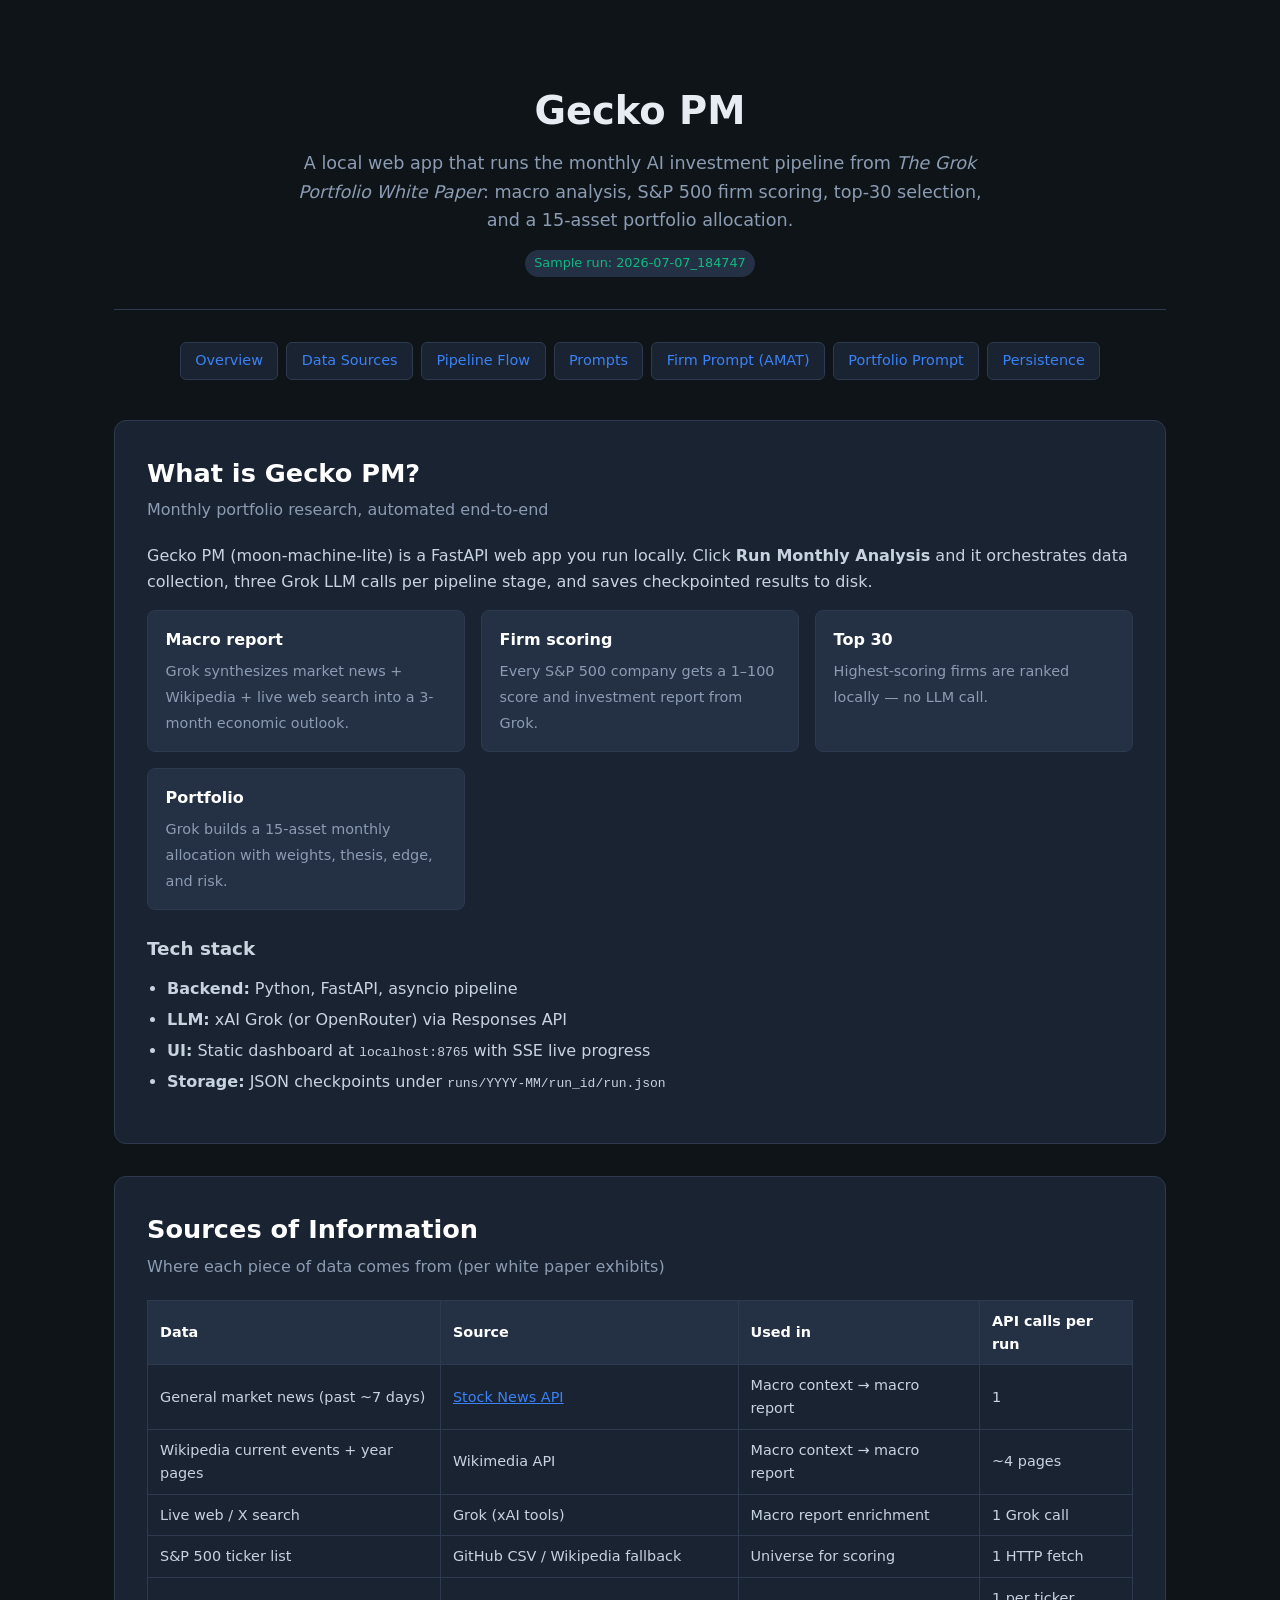
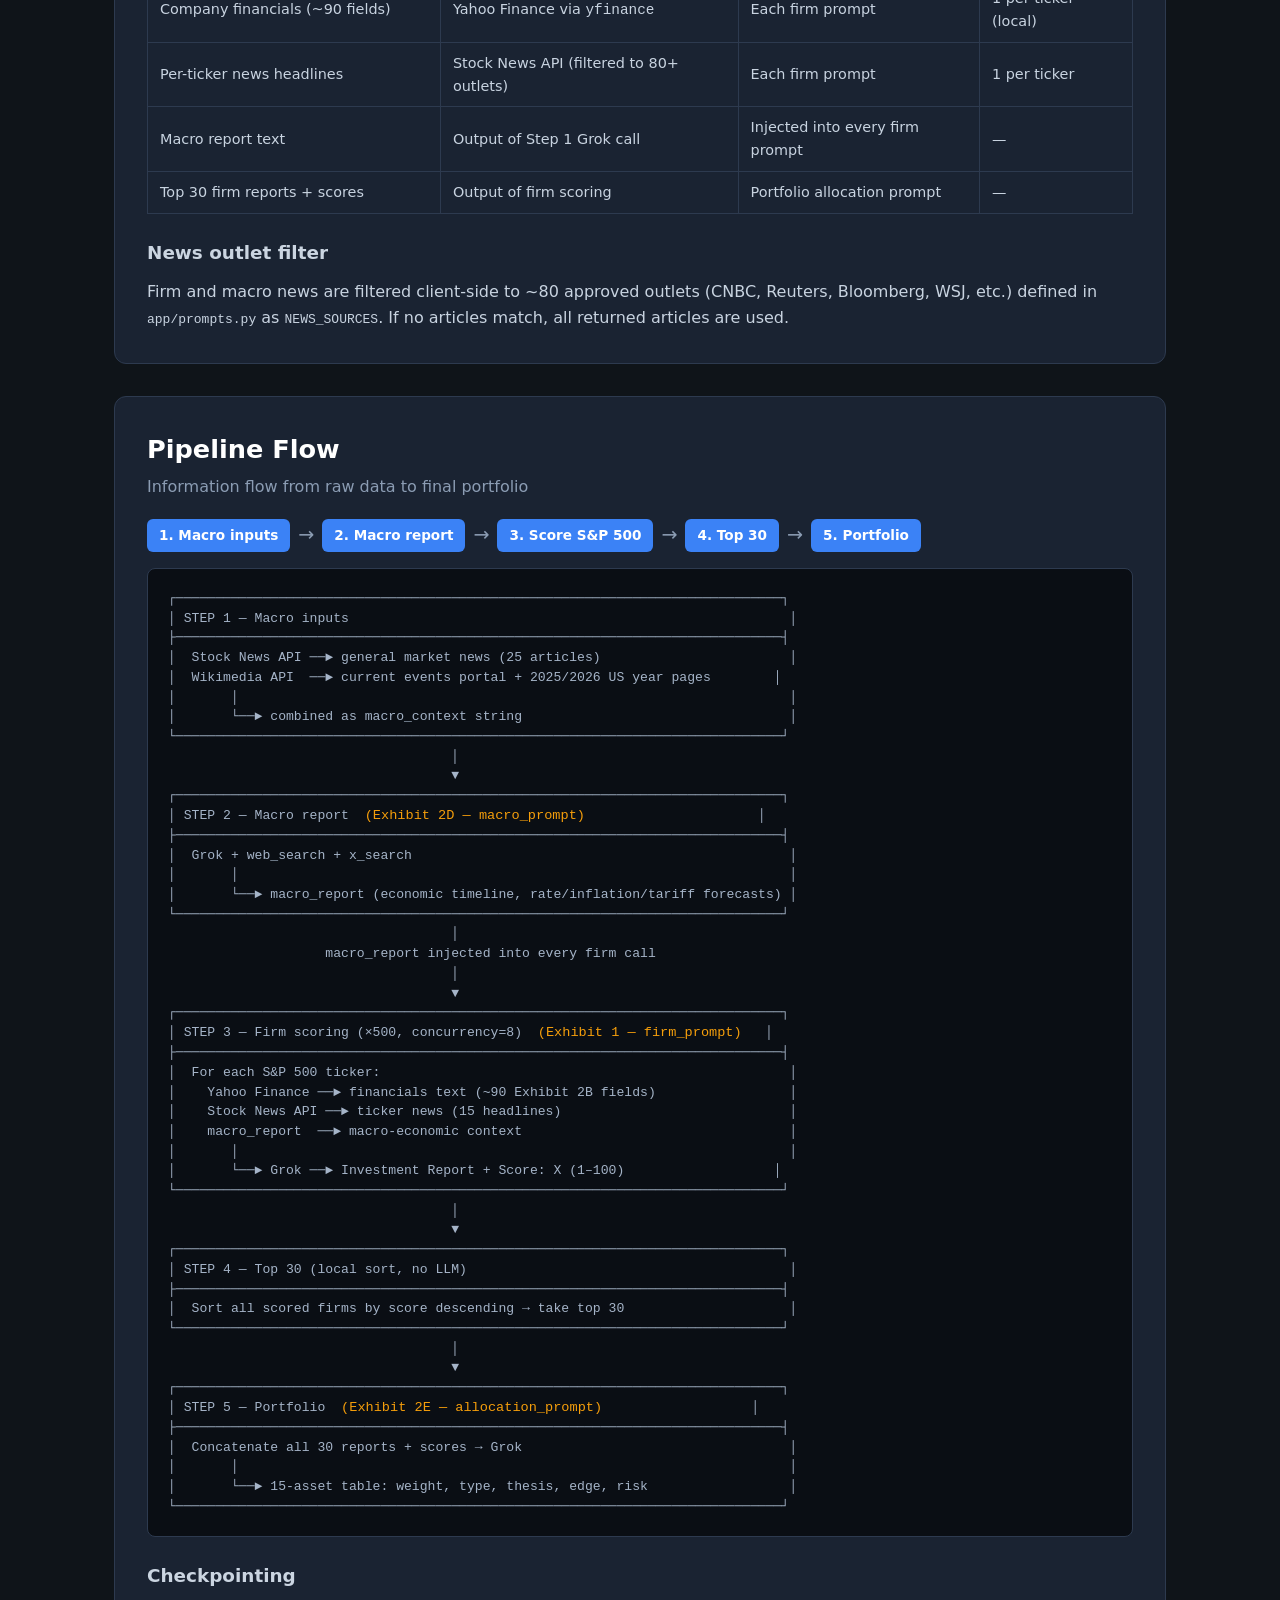
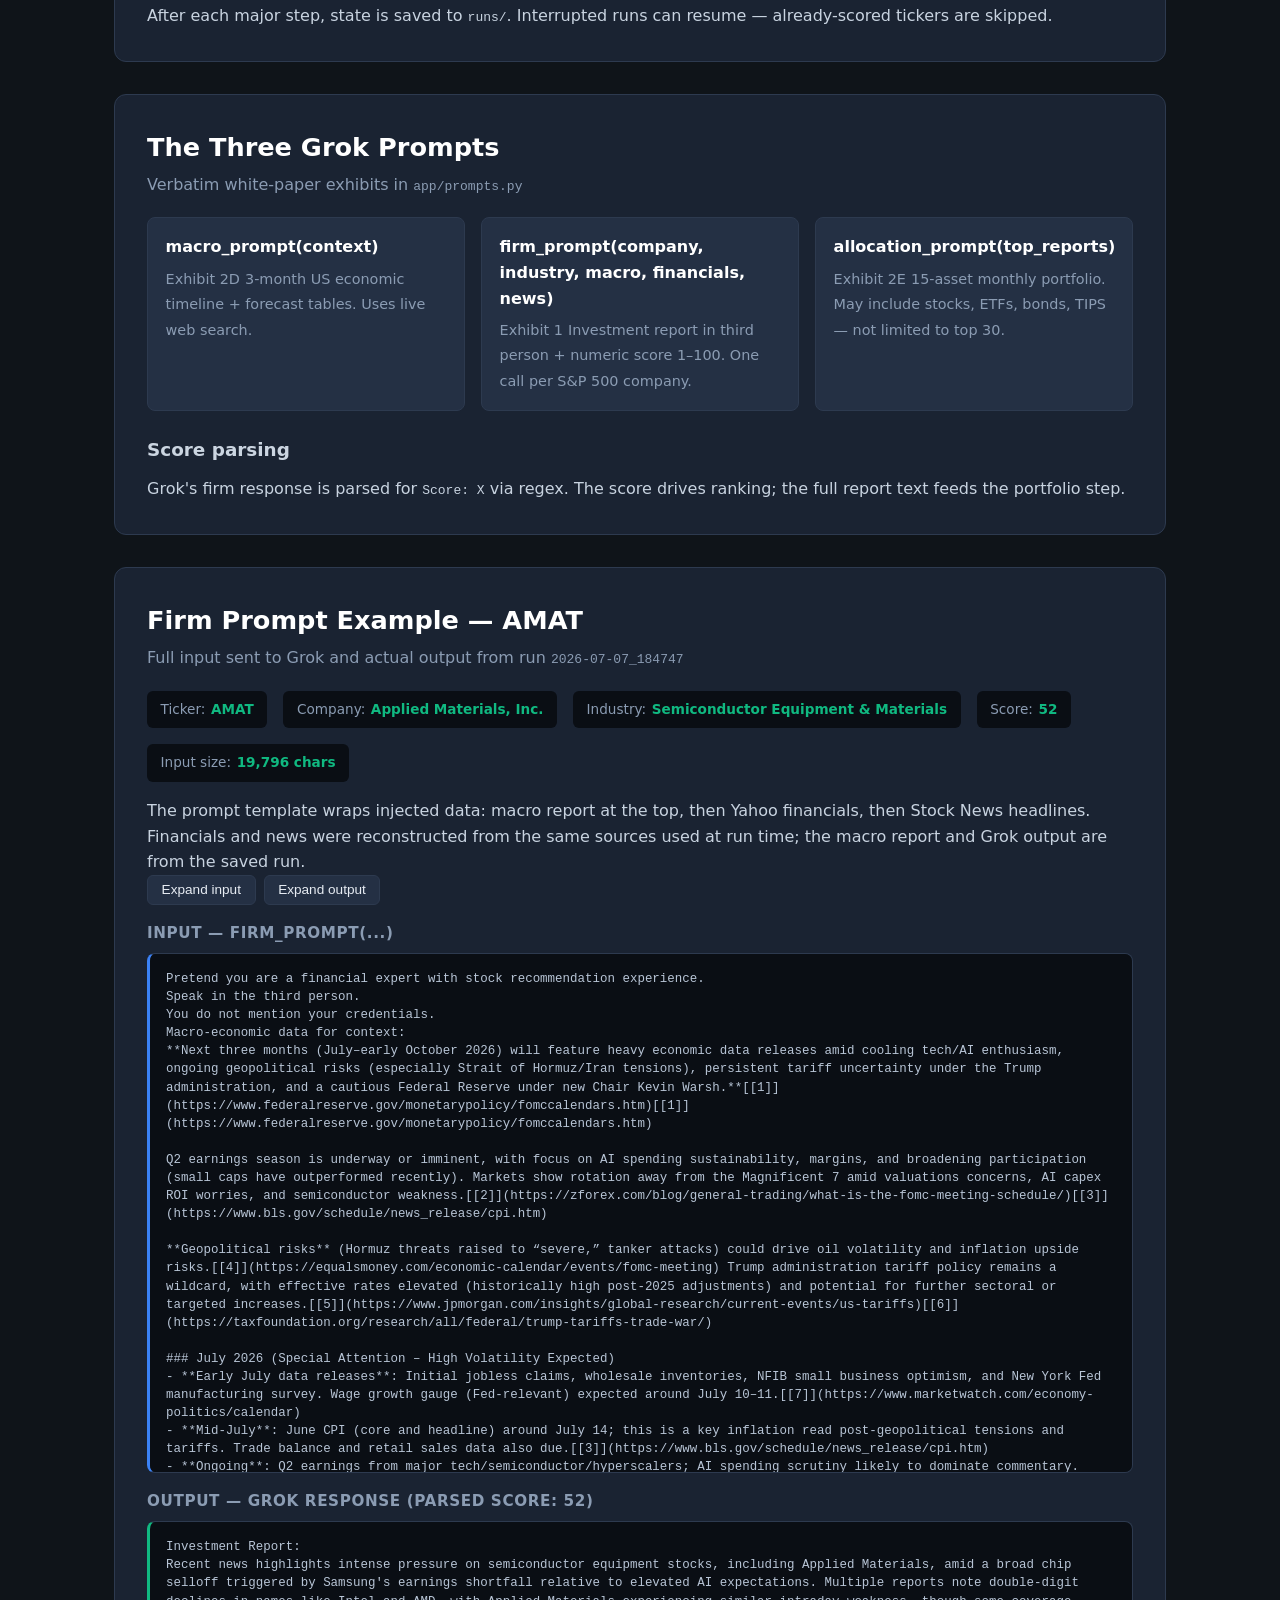
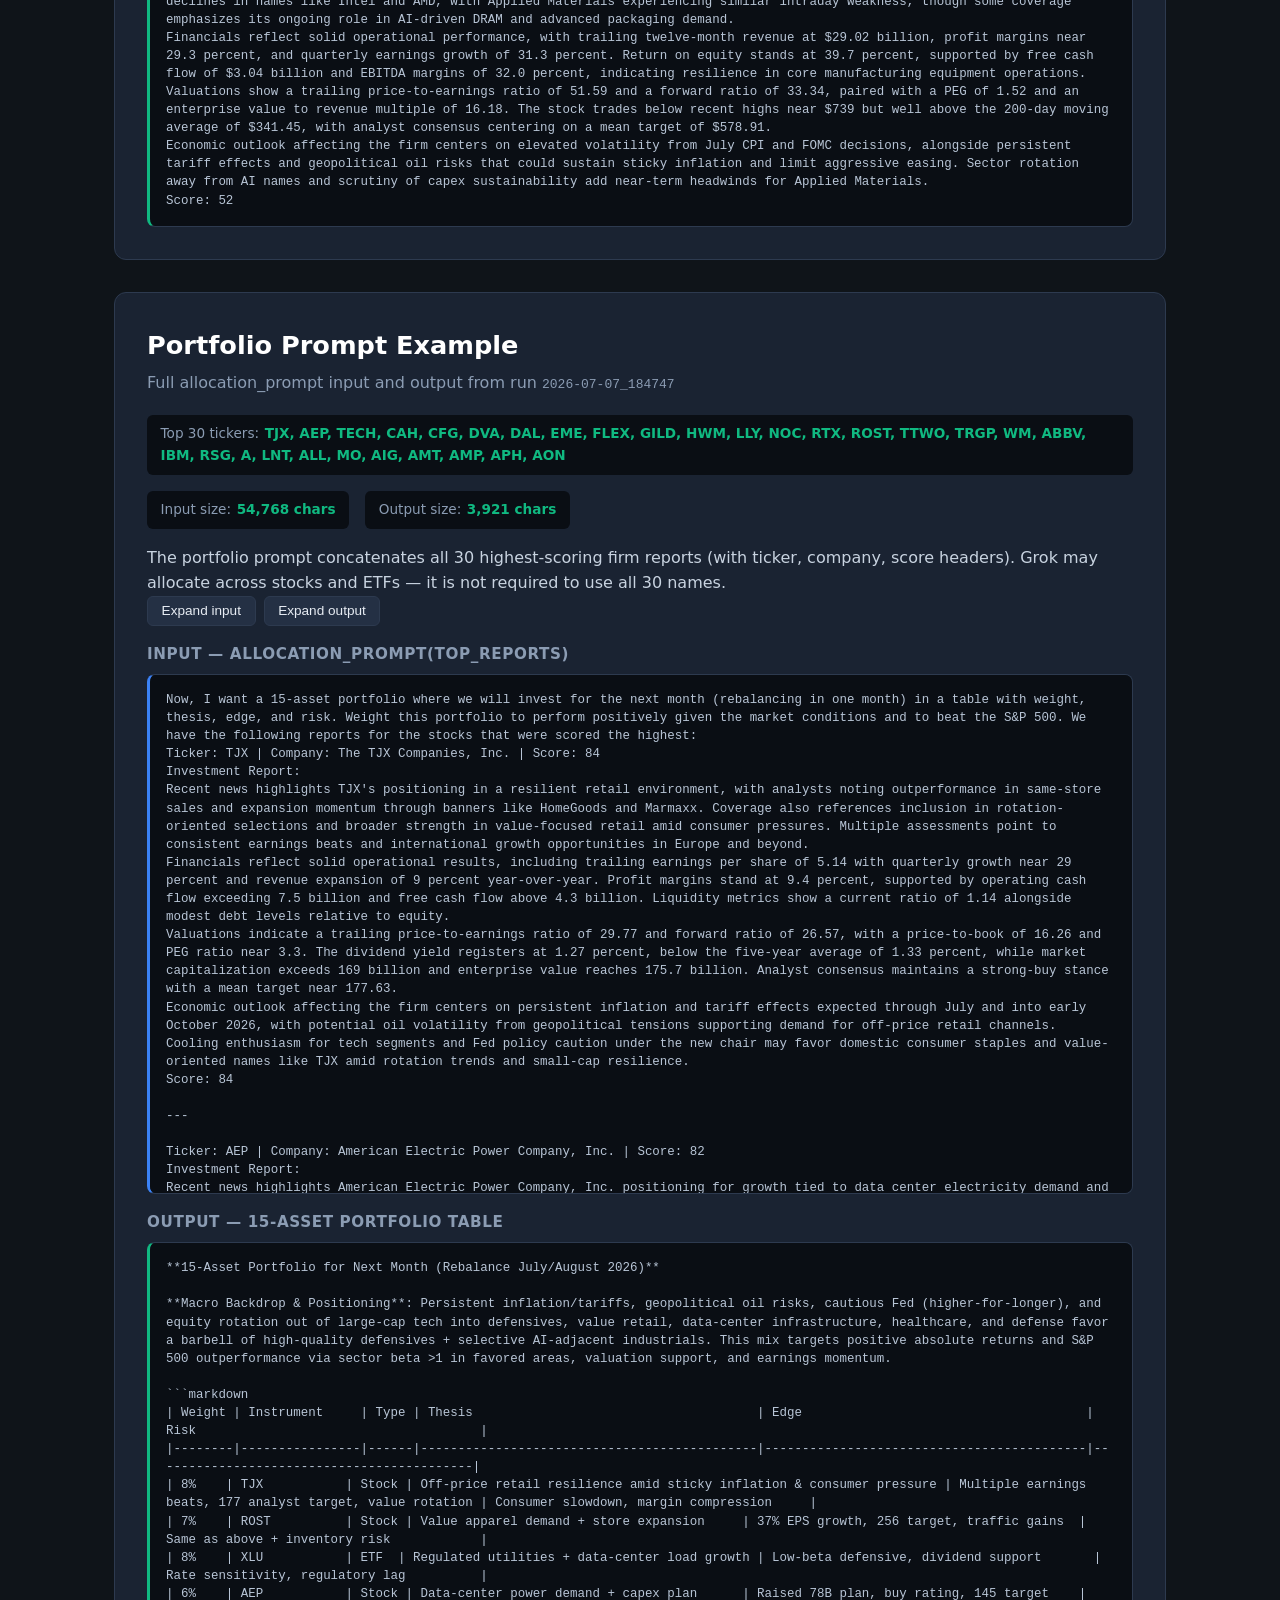
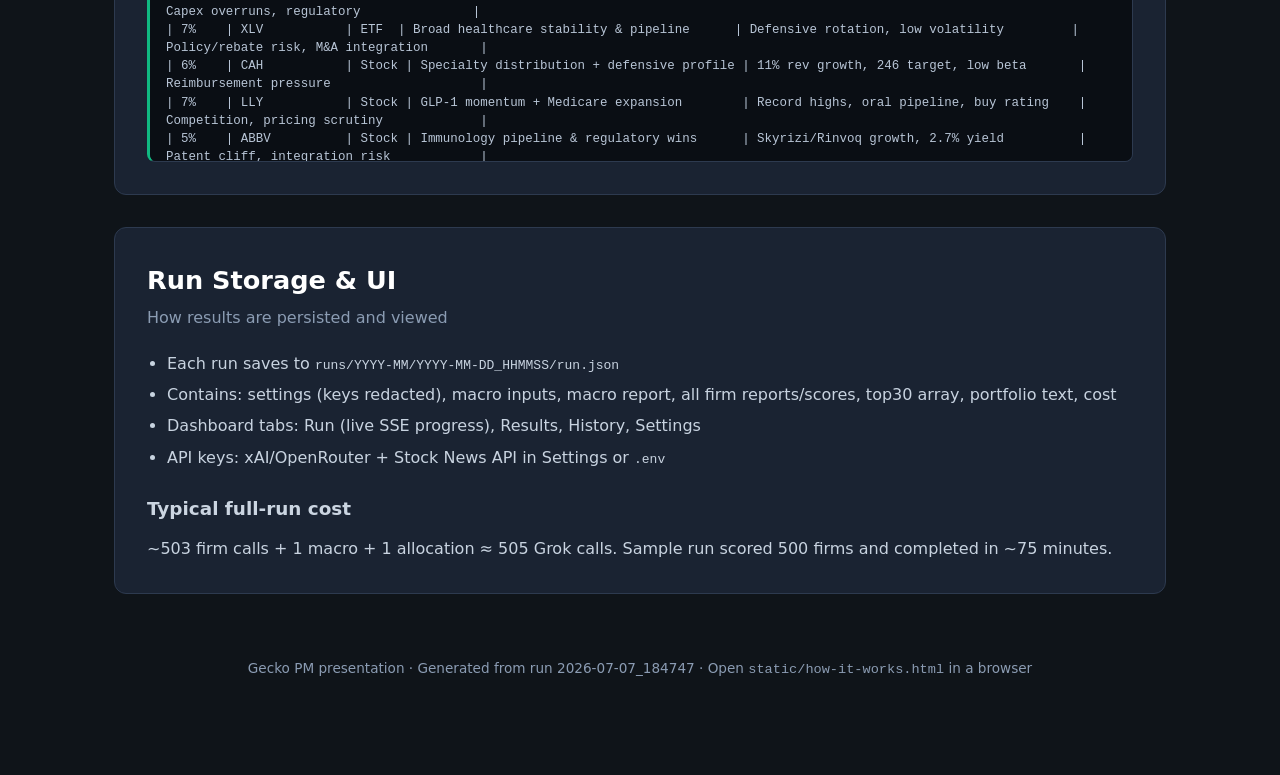
==== static/how-it-works.html @ 6104b92a "Add portfolio-only reruns, history favorites, and dashboard polish. Supports reallocating from prior" ====
<!DOCTYPE html>
<html lang="en">
<head>
  <meta charset="UTF-8" />
  <meta name="viewport" content="width=device-width, initial-scale=1.0" />
  <title>Gecko PM — How It Works</title>
  <link rel="icon" href="/favicon.ico" type="image/x-icon" sizes="any" />
  <style>
    :root {
      --bg: #0f1419;
      --surface: #1a2332;
      --surface2: #243044;
      --text: #e7ecf3;
      --muted: #8b9cb3;
      --accent: #3b82f6;
      --accent2: #10b981;
      --warn: #f59e0b;
      --border: #2d3a4f;
      --code-bg: #0a0e14;
    }
    * { box-sizing: border-box; margin: 0; padding: 0; }
    body {
      font-family: "Segoe UI", system-ui, -apple-system, sans-serif;
      background: var(--bg);
      color: var(--text);
      line-height: 1.6;
    }
    .deck { max-width: 1100px; margin: 0 auto; padding: 2rem 1.5rem 4rem; }
    header.hero {
      text-align: center;
      padding: 3rem 1rem 2rem;
      border-bottom: 1px solid var(--border);
      margin-bottom: 2rem;
    }
    header.hero h1 { font-size: 2.4rem; font-weight: 700; margin-bottom: 0.5rem; }
    header.hero p { color: var(--muted); font-size: 1.1rem; max-width: 720px; margin: 0 auto; }
    .badge { display: inline-block; background: var(--surface2); color: var(--accent2); padding: 0.2rem 0.6rem; border-radius: 999px; font-size: 0.8rem; margin-top: 1rem; }
    nav.toc {
      display: flex; flex-wrap: wrap; gap: 0.5rem; justify-content: center;
      margin: 1.5rem 0 2.5rem;
    }
    nav.toc a {
      color: var(--accent); text-decoration: none; padding: 0.4rem 0.9rem;
      border: 1px solid var(--border); border-radius: 6px; font-size: 0.9rem;
      background: var(--surface);
    }
    nav.toc a:hover { background: var(--surface2); }
    section.slide {
      background: var(--surface);
      border: 1px solid var(--border);
      border-radius: 12px;
      padding: 2rem;
      margin-bottom: 2rem;
      scroll-margin-top: 1rem;
    }
    section.slide h2 {
      font-size: 1.6rem; margin-bottom: 0.25rem;
      color: #fff;
    }
    section.slide .subtitle { color: var(--muted); margin-bottom: 1.25rem; }
    h3 { font-size: 1.15rem; margin: 1.5rem 0 0.75rem; color: #cbd5e1; }
    h4 { font-size: 0.95rem; margin: 1rem 0 0.5rem; color: var(--muted); text-transform: uppercase; letter-spacing: 0.04em; }
    p, li { color: #c8d3e0; }
    ul { padding-left: 1.25rem; margin: 0.5rem 0 1rem; }
    li { margin: 0.35rem 0; }
    .grid { display: grid; grid-template-columns: repeat(auto-fit, minmax(240px, 1fr)); gap: 1rem; margin: 1rem 0; }
    .card {
      background: var(--surface2);
      border: 1px solid var(--border);
      border-radius: 8px;
      padding: 1rem 1.1rem;
    }
    .card strong { display: block; color: #fff; margin-bottom: 0.35rem; }
    .card span { color: var(--muted); font-size: 0.9rem; }
    .flow {
      background: var(--code-bg);
      border: 1px solid var(--border);
      border-radius: 8px;
      padding: 1.25rem;
      overflow-x: auto;
      font-family: ui-monospace, Consolas, monospace;
      font-size: 0.82rem;
      line-height: 1.5;
      white-space: pre;
      color: #a5b4c8;
    }
    .step-row { display: flex; flex-wrap: wrap; gap: 0.5rem; align-items: center; margin: 1rem 0; }
    .step {
      background: var(--accent);
      color: #fff;
      padding: 0.35rem 0.75rem;
      border-radius: 6px;
      font-size: 0.85rem;
      font-weight: 600;
    }
    .arrow { color: var(--muted); font-size: 1.2rem; }
    .meta { display: flex; flex-wrap: wrap; gap: 1rem; margin: 1rem 0; }
    .meta div { background: var(--code-bg); padding: 0.5rem 0.85rem; border-radius: 6px; font-size: 0.85rem; }
    .meta label { color: var(--muted); margin-right: 0.35rem; }
    .meta value { color: var(--accent2); font-weight: 600; }
    pre.sample {
      background: var(--code-bg);
      border: 1px solid var(--border);
      border-radius: 8px;
      padding: 1rem;
      overflow: auto;
      max-height: 520px;
      font-family: ui-monospace, Consolas, "Courier New", monospace;
      font-size: 0.78rem;
      line-height: 1.45;
      white-space: pre-wrap;
      word-break: break-word;
      color: #b8c5d6;
    }
    pre.sample.output { border-left: 3px solid var(--accent2); }
    pre.sample.input { border-left: 3px solid var(--accent); }
    .toggle-bar { display: flex; gap: 0.5rem; margin-bottom: 0.75rem; flex-wrap: wrap; }
    button.toggle {
      background: var(--surface2);
      color: var(--text);
      border: 1px solid var(--border);
      padding: 0.4rem 0.85rem;
      border-radius: 6px;
      cursor: pointer;
      font-size: 0.85rem;
    }
    button.toggle:hover { border-color: var(--accent); }
    .exhibit { color: var(--warn); font-size: 0.85rem; }
    table { width: 100%; border-collapse: collapse; margin: 1rem 0; font-size: 0.9rem; }
    th, td { border: 1px solid var(--border); padding: 0.55rem 0.75rem; text-align: left; }
    th { background: var(--surface2); color: #fff; }
    td { color: #c8d3e0; }
    footer { text-align: center; color: var(--muted); font-size: 0.85rem; padding: 2rem 0; }
    @media print {
      section.slide { break-inside: avoid; page-break-inside: avoid; }
      pre.sample { max-height: none; }
    }
  </style>
</head>
<body>
  <div class="deck">
    <header class="hero">
      <h1>Gecko PM</h1>
      <p>A local web app that runs the monthly AI investment pipeline from <em>The Grok Portfolio White Paper</em>: macro analysis, S&amp;P 500 firm scoring, top-30 selection, and a 15-asset portfolio allocation.</p>
      <span class="badge">Sample run: 2026-07-07_184747</span>
    </header>

    <nav class="toc">
      <a href="#overview">Overview</a>
      <a href="#sources">Data Sources</a>
      <a href="#pipeline">Pipeline Flow</a>
      <a href="#prompts">Prompts</a>
      <a href="#firm-example">Firm Prompt (AMAT)</a>
      <a href="#portfolio-example">Portfolio Prompt</a>
      <a href="#storage">Persistence</a>
    </nav>

    <section id="overview" class="slide">
      <h2>What is Gecko PM?</h2>
      <p class="subtitle">Monthly portfolio research, automated end-to-end</p>
      <p>Gecko PM (moon-machine-lite) is a FastAPI web app you run locally. Click <strong>Run Monthly Analysis</strong> and it orchestrates data collection, three Grok LLM calls per pipeline stage, and saves checkpointed results to disk.</p>
      <div class="grid">
        <div class="card"><strong>Macro report</strong><span>Grok synthesizes market news + Wikipedia + live web search into a 3-month economic outlook.</span></div>
        <div class="card"><strong>Firm scoring</strong><span>Every S&amp;P 500 company gets a 1–100 score and investment report from Grok.</span></div>
        <div class="card"><strong>Top 30</strong><span>Highest-scoring firms are ranked locally — no LLM call.</span></div>
        <div class="card"><strong>Portfolio</strong><span>Grok builds a 15-asset monthly allocation with weights, thesis, edge, and risk.</span></div>
      </div>
      <h3>Tech stack</h3>
      <ul>
        <li><strong>Backend:</strong> Python, FastAPI, asyncio pipeline</li>
        <li><strong>LLM:</strong> xAI Grok (or OpenRouter) via Responses API</li>
        <li><strong>UI:</strong> Static dashboard at <code>localhost:8765</code> with SSE live progress</li>
        <li><strong>Storage:</strong> JSON checkpoints under <code>runs/YYYY-MM/run_id/run.json</code></li>
      </ul>
    </section>

    <section id="sources" class="slide">
      <h2>Sources of Information</h2>
      <p class="subtitle">Where each piece of data comes from (per white paper exhibits)</p>
      <table>
        <thead>
          <tr><th>Data</th><th>Source</th><th>Used in</th><th>API calls per run</th></tr>
        </thead>
        <tbody>
          <tr><td>General market news (past ~7 days)</td><td><a href="https://stocknewsapi.com" style="color:var(--accent)">Stock News API</a></td><td>Macro context → macro report</td><td>1</td></tr>
          <tr><td>Wikipedia current events + year pages</td><td>Wikimedia API</td><td>Macro context → macro report</td><td>~4 pages</td></tr>
          <tr><td>Live web / X search</td><td>Grok (xAI tools)</td><td>Macro report enrichment</td><td>1 Grok call</td></tr>
          <tr><td>S&amp;P 500 ticker list</td><td>GitHub CSV / Wikipedia fallback</td><td>Universe for scoring</td><td>1 HTTP fetch</td></tr>
          <tr><td>Company financials (~90 fields)</td><td>Yahoo Finance via <code>yfinance</code></td><td>Each firm prompt</td><td>1 per ticker (local)</td></tr>
          <tr><td>Per-ticker news headlines</td><td>Stock News API (filtered to 80+ outlets)</td><td>Each firm prompt</td><td>1 per ticker</td></tr>
          <tr><td>Macro report text</td><td>Output of Step 1 Grok call</td><td>Injected into every firm prompt</td><td>—</td></tr>
          <tr><td>Top 30 firm reports + scores</td><td>Output of firm scoring</td><td>Portfolio allocation prompt</td><td>—</td></tr>
        </tbody>
      </table>
      <h3>News outlet filter</h3>
      <p>Firm and macro news are filtered client-side to ~80 approved outlets (CNBC, Reuters, Bloomberg, WSJ, etc.) defined in <code>app/prompts.py</code> as <code>NEWS_SOURCES</code>. If no articles match, all returned articles are used.</p>
    </section>

    <section id="pipeline" class="slide">
      <h2>Pipeline Flow</h2>
      <p class="subtitle">Information flow from raw data to final portfolio</p>
      <div class="step-row">
        <span class="step">1. Macro inputs</span><span class="arrow">→</span>
        <span class="step">2. Macro report</span><span class="arrow">→</span>
        <span class="step">3. Score S&amp;P 500</span><span class="arrow">→</span>
        <span class="step">4. Top 30</span><span class="arrow">→</span>
        <span class="step">5. Portfolio</span>
      </div>
      <div class="flow">┌─────────────────────────────────────────────────────────────────────────────┐
│ STEP 1 — Macro inputs                                                        │
├─────────────────────────────────────────────────────────────────────────────┤
│  Stock News API ──► general market news (25 articles)                        │
│  Wikimedia API  ──► current events portal + 2025/2026 US year pages        │
│       │                                                                      │
│       └──► combined as macro_context string                                  │
└─────────────────────────────────────────────────────────────────────────────┘
                                    │
                                    ▼
┌─────────────────────────────────────────────────────────────────────────────┐
│ STEP 2 — Macro report  <span class="exhibit">(Exhibit 2D — macro_prompt)</span>                      │
├─────────────────────────────────────────────────────────────────────────────┤
│  Grok + web_search + x_search                                                │
│       │                                                                      │
│       └──► macro_report (economic timeline, rate/inflation/tariff forecasts) │
└─────────────────────────────────────────────────────────────────────────────┘
                                    │
                    macro_report injected into every firm call
                                    │
                                    ▼
┌─────────────────────────────────────────────────────────────────────────────┐
│ STEP 3 — Firm scoring (×500, concurrency=8)  <span class="exhibit">(Exhibit 1 — firm_prompt)</span>   │
├─────────────────────────────────────────────────────────────────────────────┤
│  For each S&amp;P 500 ticker:                                                    │
│    Yahoo Finance ──► financials text (~90 Exhibit 2B fields)                 │
│    Stock News API ──► ticker news (15 headlines)                             │
│    macro_report  ──► macro-economic context                                  │
│       │                                                                      │
│       └──► Grok ──► Investment Report + Score: X (1–100)                   │
└─────────────────────────────────────────────────────────────────────────────┘
                                    │
                                    ▼
┌─────────────────────────────────────────────────────────────────────────────┐
│ STEP 4 — Top 30 (local sort, no LLM)                                         │
├─────────────────────────────────────────────────────────────────────────────┤
│  Sort all scored firms by score descending → take top 30                     │
└─────────────────────────────────────────────────────────────────────────────┘
                                    │
                                    ▼
┌─────────────────────────────────────────────────────────────────────────────┐
│ STEP 5 — Portfolio  <span class="exhibit">(Exhibit 2E — allocation_prompt)</span>                   │
├─────────────────────────────────────────────────────────────────────────────┤
│  Concatenate all 30 reports + scores → Grok                                  │
│       │                                                                      │
│       └──► 15-asset table: weight, type, thesis, edge, risk                  │
└─────────────────────────────────────────────────────────────────────────────┘</div>
      <h3>Checkpointing</h3>
      <p>After each major step, state is saved to <code>runs/</code>. Interrupted runs can resume — already-scored tickers are skipped.</p>
    </section>

    <section id="prompts" class="slide">
      <h2>The Three Grok Prompts</h2>
      <p class="subtitle">Verbatim white-paper exhibits in <code>app/prompts.py</code></p>
      <div class="grid">
        <div class="card">
          <strong>macro_prompt(context)</strong>
          <span class="exhibit">Exhibit 2D</span>
          <span>3-month US economic timeline + forecast tables. Uses live web search.</span>
        </div>
        <div class="card">
          <strong>firm_prompt(company, industry, macro, financials, news)</strong>
          <span class="exhibit">Exhibit 1</span>
          <span>Investment report in third person + numeric score 1–100. One call per S&amp;P 500 company.</span>
        </div>
        <div class="card">
          <strong>allocation_prompt(top_reports)</strong>
          <span class="exhibit">Exhibit 2E</span>
          <span>15-asset monthly portfolio. May include stocks, ETFs, bonds, TIPS — not limited to top 30.</span>
        </div>
      </div>
      <h3>Score parsing</h3>
      <p>Grok's firm response is parsed for <code>Score: X</code> via regex. The score drives ranking; the full report text feeds the portfolio step.</p>
    </section>

    <section id="firm-example" class="slide">
      <h2>Firm Prompt Example — AMAT</h2>
      <p class="subtitle">Full input sent to Grok and actual output from run <code>2026-07-07_184747</code></p>
      <div class="meta">
        <div><label>Ticker:</label><value>AMAT</value></div>
        <div><label>Company:</label><value>Applied Materials, Inc.</value></div>
        <div><label>Industry:</label><value>Semiconductor Equipment &amp; Materials</value></div>
        <div><label>Score:</label><value>52</value></div>
        <div><label>Input size:</label><value>19,796 chars</value></div>
      </div>
      <p>The prompt template wraps injected data: macro report at the top, then Yahoo financials, then Stock News headlines. Financials and news were reconstructed from the same sources used at run time; the macro report and Grok output are from the saved run.</p>
      <div class="toggle-bar">
        <button class="toggle" onclick="expandPre(this, 'firm-in')">Expand input</button>
        <button class="toggle" onclick="expandPre(this, 'firm-out')">Expand output</button>
      </div>
      <h4>Input — firm_prompt(...)</h4>
      <pre id="firm-in" class="sample input">Pretend you are a financial expert with stock recommendation experience.
Speak in the third person.
You do not mention your credentials.
Macro-economic data for context:
**Next three months (July–early October 2026) will feature heavy economic data releases amid cooling tech/AI enthusiasm, ongoing geopolitical risks (especially Strait of Hormuz/Iran tensions), persistent tariff uncertainty under the Trump administration, and a cautious Federal Reserve under new Chair Kevin Warsh.**[[1]](https://www.federalreserve.gov/monetarypolicy/fomccalendars.htm)[[1]](https://www.federalreserve.gov/monetarypolicy/fomccalendars.htm)

Q2 earnings season is underway or imminent, with focus on AI spending sustainability, margins, and broadening participation (small caps have outperformed recently). Markets show rotation away from the Magnificent 7 amid valuations concerns, AI capex ROI worries, and semiconductor weakness.[[2]](https://zforex.com/blog/general-trading/what-is-the-fomc-meeting-schedule/)[[3]](https://www.bls.gov/schedule/news_release/cpi.htm)

**Geopolitical risks** (Hormuz threats raised to “severe,” tanker attacks) could drive oil volatility and inflation upside risks.[[4]](https://equalsmoney.com/economic-calendar/events/fomc-meeting) Trump administration tariff policy remains a wildcard, with effective rates elevated (historically high post-2025 adjustments) and potential for further sectoral or targeted increases.[[5]](https://www.jpmorgan.com/insights/global-research/current-events/us-tariffs)[[6]](https://taxfoundation.org/research/all/federal/trump-tariffs-trade-war/)

### July 2026 (Special Attention – High Volatility Expected)
- **Early July data releases**: Initial jobless claims, wholesale inventories, NFIB small business optimism, and New York Fed manufacturing survey. Wage growth gauge (Fed-relevant) expected around July 10–11.[[7]](https://www.marketwatch.com/economy-politics/calendar)
- **Mid-July**: June CPI (core and headline) around July 14; this is a key inflation read post-geopolitical tensions and tariffs. Trade balance and retail sales data also due.[[3]](https://www.bls.gov/schedule/news_release/cpi.htm)
- **Ongoing**: Q2 earnings from major tech/semiconductor/hyperscalers; AI spending scrutiny likely to dominate commentary. Small-cap outperformance may continue if domestic growth holds.[[8]](https://www.mitrade.com/ae-en/insights/others/trading-basics/FOMC-meetings-and-2026-FOMC-meetings-schedule)
- **Late July**: FOMC meeting **July 28–29** (policy decision, dot plot/SEP elements possible in context). Markets will watch for any shift from “wait-and-see” under Warsh amid mixed inflation signals and geopolitics. Trump comments on the Fed could add noise.[[1]](https://www.federalreserve.gov/monetarypolicy/fomccalendars.htm)[[1]](https://www.federalreserve.gov/monetarypolicy/fomccalendars.htm)
- **My expectations for July**: Elevated volatility from CPI + FOMC combo. Geopolitical oil risks and tariff effects could keep core inflation sticky; Fed likely holds rates steady (or signals hawkish tilt if data hot). Tech selloff/rotation continues; small caps/energy may see relative strength.

### August–Early October 2026
- **August**: July employment report (~Aug 7); July CPI (~Aug 12); PCE and other inflation reads; FOMC minutes/speeches. Continued earnings and potential tariff announcements or escalations.[[9]](https://www.bls.gov/schedule/news_release/current_year.asp)
- **September**: August employment (~early Sep, around Labor Day timing); FOMC meeting **Sep 15–16** (with SEP—key for rate path signals); more inflation data and retail/consumer spending reads. Potential for policy reactions to mid-year growth/inflation trends.[[1]](https://www.federalreserve.gov/monetarypolicy/fomccalendars.htm)
- **Early October**: September employment (~Oct 2); September CPI (~Oct 14); another FOMC meeting **Oct 27–28**. Q3 GDP preview data and any pre-midterm (Nov) political maneuvering on economic policy.[[9]](https://www.bls.gov/schedule/news_release/current_year.asp)

**Overall expectations across the period**: Data-dependent Fed holds or modest hawkish adjustments rather than aggressive easing, given inflation resilience and external risks. Broadening market participation (beyond Mag 7) likely persists if small-cap/domestic themes hold. Tariffs remain elevated with upside risk from ongoing negotiations or new measures. Geopolitical flare-ups in the Middle East could intermittently boost oil and inflation expectations. Earnings season may highlight AI fatigue vs. real-economy resilience.[[7]](https://www.marketwatch.com/economy-politics/calendar)[[10]](https://www.jpmorgan.com/insights/global-research/economy/fed-rate-cuts)

### Forecast Table: Key Economic Variables (My Expectations vs. Market/Analyst Consensus)
My forecasts incorporate the provided context (AI concerns, Hormuz risks, Warsh Fed, tariff persistence, rotation) plus standard data calendars. Market views drawn from recent pricing, Fed projections, and analyst commentary (e.g., elevated hike odds in some futures, sticky inflation).[[11]](https://www.ishares.com/us/insights/fed-outlook-2026-interest-rate-forecast)[[12]](https://www.fidelity.com/learning-center/trading-investing/the-fed-meeting)[[13]](https://www.cnbc.com/2026/06/17/fed-interest-rate-decision-june-2026.html)

**Next Month (July/Aug data impact)**  
- **Fed Funds Rate (target range, end-period)**: My expectation: 3.75–4.00% (hold or +25 bp if CPI hot). Market: Similar range, with ~40–60% odds of hike priced by year-end in some tools; Fed dot plot median around 3.8% for end-2026.  
- **CPI YoY (headline/core, latest releases)**: My expectation: 3.8–4.3% / 2.8–3.2% (sticky due to tariffs/oil). Market: ~3.9–4.2% headline; analysts see moderation but geopolitics add upside risk.  
- **Effective Tariff Rate (trade-weighted)**: My expectation: 12–16% (persistent high levels, possible modest increases). Market/Analyst: ~10–15% baseline, with upside from new measures; historical highs post-adjustments.  
- **Unemployment Rate**: My expectation: 4.1–4.3% (stable/slight rise). Market: ~4.1–4.2%.  
- **Other (e.g., retail sales growth YoY or PMI)**: My expectation: Solid but moderating consumer data; small-cap supportive ISM readings. Market: Mixed, with AI/data center capex caution.

**Next Quarter (through Oct, cumulative impact)**  
- **Fed Funds Rate (target range, end-Oct)**: My expectation: 3.75–4.25% (hold or one 25 bp move; cautious Warsh tilt amid risks). Market: Mostly holds near 3.75–4.00%; some pricing of hikes into 2027 per JPM/others; Fed SEP median ~3.8% end-year.  
- **CPI YoY (Sep release)**: My expectation: 3.7–4.1% / 2.7–3.1% (persistent pressures). Market: Gradual decline toward 3.5% but tariff/geopolitics could stall it.  
- **Effective Tariff Rate**: My expectation: 13–18% (possible escalation). Market/Analyst: Stable-to-higher (11–20% range cited); Section 122/232 extensions or new probes likely.  
- **Unemployment Rate (latest)**: My expectation: 4.2–4.4%. Market: ~4.2%.  
- **Other**: My expectation: Q3 GDP ~1.8–2.2% (resilient but tariff drag); rotation benefits small caps/energy. Market: Similar growth; earnings caution on hyperscaler margins.[[14]](https://www.guggenheiminvestments.com/services/advisor-resources/us-economic-calendar)

These are forward-looking and subject to rapid shifts from data surprises, geopolitics, or policy tweets. Markets are pricing more volatility than consensus calm; my base case leans toward a “higher for longer” Fed bias with gradual broadening in equities.
Financial data for Applied Materials, Inc.:
Previous Close Price: 554.5
Opening Price: 547.1
Lowest Price of the Day: 546.18
Highest Price of the Day: 577.409
Previous Close Price (Regular Market): 554.5
Opening Price (Regular Market): 547.1
Lowest Price of the Day (Regular Market): 546.18
Highest Price of the Day (Regular Market): 577.409
Annual Dividend Rate: 2.12
Dividend Yield: 0.38
Payout Ratio (Dividend Payout as Percentage of Earnings): 0.1731
Five-Year Average Dividend Yield: 0.79
Beta (Volatility Measure): 1.567
Price-to-Earnings Ratio (Trailing 12 Months): 52.9235
Price-to-Earnings Ratio (Forward 12 Months): 34.3353
Daily Volume of Shares Traded: 3246633
Daily Volume of Shares Traded (Regular Market): 3246633
Average Volume of Shares Traded: 9112837
Average Volume of Shares Traded (Last 10 Days): 15032430
Bid Price: 559.29
Ask Price: 558.88
Bid Size (Number of Shares): 1
Ask Size (Number of Shares): 1
Market Capitalization: 447503335424
52-Week Low Price: 154.47
52-Week High Price: 739.67
Price-to-Sales Ratio (Trailing 12 Months): 15.4184
50-Day Moving Average Price: 496.984
200-Day Moving Average Price: 343.327
Annual Dividend Rate (Trailing 12 Months): 1.91
Dividend Yield (Trailing 12 Months): 0.00344454
Trading Currency: USD
Enterprise Value: 439277518848
Profit Margins: 0.29314
Float Shares (Shares Available to Public): 790775653
Shares Outstanding: 793959430
Shares Sold Short: 21911355
Shares Sold Short in the Previous Month: 18310121
Short Interest Date of Previous Month: 1781481600
Short Interest as Percentage of Outstanding Shares: 0.0277
Insider Holdings Percentage: 0.00305
Institutional Holdings Percentage: 0.85073
Short Ratio (Days to Cover Short Positions): 2.51
Implied Shares Outstanding: 793959430
Book Value per Share: 30.114
Price-to-Book Ratio: 18.7167
Last Fiscal Year End Date: 1761436800
Next Fiscal Year End Date: 1792972800
Most Recent Quarter Date: 1777161600
Earnings Growth (Quarterly): 0.313
Net Income to Common Stockholders: 8508000256
Earnings per Share (Trailing 12 Months): 10.65
Earnings per Share (Forward 12 Months): 16.4156
Price/Earnings to Growth (PEG) Ratio: 1.5
Last Stock Split Factor: 2:1
Last Stock Split Date: 1019001600
Enterprise Value to Revenue Ratio: 15.135
Enterprise Value to EBITDA Ratio: 47.361
52-Week Price Change Percentage: 1.83791
S&amp;P 500 52-Week Price Change Percentage: 0.198074
Last Dividend Value: 0.53
Last Dividend Payment Date: 1779321600
Highest Target Price (Analyst Forecast): 900
Lowest Target Price (Analyst Forecast): 358
Mean Target Price (Analyst Forecast): 586.629
Median Target Price (Analyst Forecast): 540
Recommendation Mean (Analyst Consensus): 1.48718
Recommendation Key (Analyst Rating): strong_buy
Number of Analyst Opinions: 35
Total Cash: 8240999936
Cash per Share: 10.38
EBITDA (Earnings Before Interest, Taxes, Depreciation, and Amortization): 9274999808
Total Debt: 7267999744
Quick Ratio (Liquidity Measure): 1.624
Current Ratio (Liquidity Measure): 2.508
Total Revenue: 29024000000
Debt-to-Equity Ratio: 30.399
Revenue per Share: 36.485
Return on Assets (ROA): 0.14858
Return on Equity (ROE): 0.39692
Free Cash Flow: 3040375040
Operating Cash Flow: 7992999936
Earnings Growth Rate: 0.335
Revenue Growth Rate: 0.114
Gross Profit Margins: 0.48956
EBITDA Margins: 0.31956
Operating Margins: 0.31896
Financial Currency: USD
Price/Earnings to Growth (PEG) Ratio (Trailing): 1.5235
Audit Risk Level: 2
Board Risk Level: 2
Compensation Risk Level: 1
Shareholder Rights Risk Level: 1
Overall Risk Level: 1
Recent news headlines for Applied Materials, Inc.:
- [Seeking Alpha] Wed, 08 Jul 2026 07:42:40 -0400: Top 50 High-Quality Dividend Growth Stocks For July 2026
  I track a curated universe of 50 high-quality dividend growth stocks to identify opportune entry points based on valuation and future return potential. Year-to-date through June, the investable universe returned 8.69%, trailing SPY (10.10%) and SCHD (17.50%), but several individual stocks outperformed significantly. Currently, 39 out of 50 stocks offer a forward return estimate of at least 10%, with 22 appearing potentially undervalued by my free cash flow model.

- [Zacks Investment Research] Tue, 07 Jul 2026 18:46:07 -0400: Applied Materials (AMAT) Dips More Than Broader Market: What You Should Know
  Applied Materials (AMAT) closed the most recent trading day at $554.5, moving 6.46% from the previous trading session.

- [Market Watch] Tue, 07 Jul 2026 15:05:00 -0400: Elon Musk&#x27;s Terafab could give a major boost to this corner of the chip sector
  SpaceX could spend about $135 billion on wafer-fab equipment over the next five years, UBS said.

- [Benzinga] Tue, 07 Jul 2026 13:20:32 -0400: Chip Rout Drags Nasdaq 100 Lower, Oil Climbs: Stock Market Today
  A deepening sell-off in chip and memory stocks dragged all four major U.S. equity indexes lower by midday Tuesday.

- [CNBC] Tue, 07 Jul 2026 13:16:51 -0400: Chip stocks sell off after Samsung earnings fall short of high AI bar
  Semiconductor stocks dropped as investors overlooked Samsung&#x27;s upbeat results. It&#x27;s the latest sign that beating results isn&#x27;t enough to please investors in the AI revolution

- [Zacks Investment Research] Tue, 07 Jul 2026 11:26:08 -0400: AMAT Stock Rises 284% From Its 52-Week Low: Should You Buy Now?
  After a 284% rebound from its 52-week low, Applied Materials still has AI-driven demand, portfolio breadth and earnings momentum supporting further growth.

- [Zacks Investment Research] Tue, 07 Jul 2026 11:01:10 -0400: Best Momentum Stock to Buy for July 7th
  AMAT, ONTO and BSET made it to the Zacks Rank #1 (Strong Buy) momentum stocks list on July 7, 2026.

- [24/7 Wall Street] Tue, 07 Jul 2026 10:27:59 -0400: Intel and Applied Materials Dive 10%, AMD Craters 8% as Samsung Earnings Trigger Chip Selloff
  Shares of Intel (NASDAQ:INTC | INTC Price Prediction) are down 10% in Tuesday morning trading to $110, while Advanced Micro Devices (NASDAQ:AMD) stock is off 8% to $508.

- [24/7 Wall Street] Mon, 06 Jul 2026 14:50:36 -0400: The Second-Biggest Stock Sale in History Hits the Nasdaq Friday, and Chip Stocks Are Ripping
  SK Hynix, the world&#x27;s second-largest memory-chip maker, is coming to the NASDAQ on Friday with the largest stock sale anyone has priced in years, and the chip complex is already pricing it in.

- [Zacks Investment Research] Mon, 06 Jul 2026 10:01:09 -0400: Is Trending Stock Applied Materials, Inc. (AMAT) a Buy Now?
  Applied Materials (AMAT) has received quite a bit of attention from Zacks.com users lately. Therefore, it is wise to be aware of the facts that can impact the stock&#x27;s prospects.

- [Schaeffers Research] Mon, 06 Jul 2026 08:52:13 -0400: 2 Chip Stocks Driving Today&#x27;s Rally With Lofty Bull Notes
  Lam Research Corp (NASDAQ:LRCX) and Applied Materials Inc (NASDAQ:AMAT) are contributing to the semiconductor and memory stock rally this morning, after Goldman Sachs hiked its price targets on both names to $380 and $645, respectively.

- [The Motley Fool] Mon, 06 Jul 2026 06:03:42 -0400: Here&#x27;s Why This Semiconductor ETF Rewarded Investors in June
  The ETF offers diversified exposure to the semiconductor sector, rather than top-heavy exposure to Nvidia. Al application growth and capital investment is driving chip demand right now.

- [Seeking Alpha] Sun, 05 Jul 2026 21:10:57 -0400: Semiconductors Winners And Losers At The Start Of H2 2026
  Semis put in a powerful performance in Q2 2026 thanks to things going its way, which more than made up for what happened in Q1 2026. It is not the only thing that matters, but if semis are to add to gains in H2 2026, AI will need to keep driving growth forward. The AI thesis remains intact, but recent developments leave open the possibility the thesis could still turn out to be flawed.

- [Schwab Network] Sat, 04 Jul 2026 13:00:20 -0400: Tech Corner: AMAT Riding the AI Semiconductor Boom
  Applied Materials (AMAT) is becoming one of the biggest beneficiaries of the AI semiconductor buildout, supplying the advanced manufacturing equipment needed to produce next-generation chips. In this Tech Corner, George Tsilis breaks down how Applied Materials is capitalizing on surging demand for advanced packaging, DRAM, and leading-edge foundry technologies, along with the record earnings and raised outlook fueling the stock&#x27;s rally.

- [Zacks Investment Research] Fri, 03 Jul 2026 10:31:09 -0400: Is It Worth Investing in Applied Materials (AMAT) Based on Wall Street&#x27;s Bullish Views?
  The recommendations of Wall Street analysts are often relied on by investors when deciding whether to buy, sell, or hold a stock. Media reports about these brokerage-firm-employed (or sell-side) analysts changing their ratings often affect a stock&#x27;s price.

- [24/7 Wall Street] Fri, 03 Jul 2026 10:18:19 -0400: Michael Burry Shorts Micron, Adding to His NVIDIA and Applied Materials Short Bets Against Chip Stocks
  Michael Burry, the Scion Asset Management founder popularized in The Big Short, disclosed a new short position against Micron Technology (NASDAQ:MU | MU Price Prediction) in a Substack post dated July 2.

- [Seeking Alpha] Thu, 02 Jul 2026 12:36:48 -0400: Applied Materials, Inc. (AMAT) Discusses DRAM and Advanced Packaging Innovations for AI-Driven Semiconductor Growth Prepared Remarks Transcript
  Applied Materials, Inc. (AMAT) Discusses DRAM and Advanced Packaging Innovations for AI-Driven Semiconductor Growth Prepared Remarks Transcript

- [The Motley Fool] Thu, 02 Jul 2026 11:16:00 -0400: Applied Materials Is Silently Powering the AI Boom. Here&#x27;s Why.
  Chipmakers need essential equipment to make their chips. That&#x27;s where Applied Materials comes into play.

- [Zacks Investment Research] Thu, 02 Jul 2026 11:15:19 -0400: Best Momentum Stocks to Buy for July 2nd
  ROK, AMAT, and BBCP made it to the Zacks Rank #1 (Strong Buy) momentum stocks list on July 2, 2026.

- [Zacks Investment Research] Wed, 01 Jul 2026 18:45:46 -0400: Applied Materials (AMAT) Suffers a Larger Drop Than the General Market: Key Insights
  In the latest trading session, Applied Materials (AMAT) closed at $650.91, marking a -9.97% move from the previous day.

- [Zacks Investment Research] Wed, 01 Jul 2026 09:16:26 -0400: Semiconductor ETFs to Buy as Micron Leads $2T AI-Led Chip Market Rally
  MU&#x27;s AI-driven memory surge fuels a historic rally, making semiconductor ETFs a diversified way to tap the industry&#x27;s broad-based momentum.

- [Seeking Alpha] Wed, 01 Jul 2026 08:23:23 -0400: Top 25 High-Growth Dividend Stocks For July 2026
  The July 2026 Top 25 High-Growth Dividend Stocks list targets high-quality companies with strong dividend growth and attractive valuations. The list&#x27;s average starting yield is 1.13%, with a collective 5-year dividend growth rate of 16.24% and an estimated +23% annual long-term return. Key standouts include Nvidia (NVDA) for growth and undervaluation, Accenture (ACN) and Intuit (INTU) for high yields, and Monolithic Power (MPWR) for dividend growth.

- [Zacks Investment Research] Tue, 30 Jun 2026 16:26:08 -0400: Applied Materials (AMAT) Hits New All-Time Highs: Still Time to Buy Stock in the AI Chip Equipment Leader?
  AMAT has been one of the hottest stocks in the tech sector, climbing to fresh all-time highs of $739 a share in Tuesday&#x27;s trading session, and has now rallied nearly 200% year to date.

- [Benzinga] Tue, 30 Jun 2026 10:44:01 -0400: Stock Of The Day: Is This The Top For Applied Materials?
  Applied Materials, Inc.  (NASDAQ:AMAT) shares are rising on Tuesday. The move comes after positive comments from a brokerage firm.
Based on the provided financial data and news headlines, please assign a score (from 1 to 100) reflecting the potential investment value of company Applied Materials, Inc. in the Semiconductor Equipment &amp; Materials industry for the next month.
First, write a short investment report about the firm situation.
Include sections of recent news, financials, valuations, and economic outlook affecting the firm.
Do not recommend alternatives.
Do not mention the word &#x27;provided&#x27; instead use &#x27;recent&#x27; or &#x27;latest&#x27;.
Do not speak directly to investors nor recommend actions.
Start with &#x27;Investment Report:&#x27;
Finally, in a new line, output Score: X.</pre>
      <h4>Output — Grok response (parsed score: 52)</h4>
      <pre id="firm-out" class="sample output">Investment Report:
Recent news highlights intense pressure on semiconductor equipment stocks, including Applied Materials, amid a broad chip selloff triggered by Samsung&#x27;s earnings shortfall relative to elevated AI expectations. Multiple reports note double-digit declines in names like Intel and AMD, with Applied Materials experiencing similar intraday weakness, though some coverage emphasizes its ongoing role in AI-driven DRAM and advanced packaging demand.
Financials reflect solid operational performance, with trailing twelve-month revenue at $29.02 billion, profit margins near 29.3 percent, and quarterly earnings growth of 31.3 percent. Return on equity stands at 39.7 percent, supported by free cash flow of $3.04 billion and EBITDA margins of 32.0 percent, indicating resilience in core manufacturing equipment operations.
Valuations show a trailing price-to-earnings ratio of 51.59 and a forward ratio of 33.34, paired with a PEG of 1.52 and an enterprise value to revenue multiple of 16.18. The stock trades below recent highs near $739 but well above the 200-day moving average of $341.45, with analyst consensus centering on a mean target of $578.91.
Economic outlook affecting the firm centers on elevated volatility from July CPI and FOMC decisions, alongside persistent tariff effects and geopolitical oil risks that could sustain sticky inflation and limit aggressive easing. Sector rotation away from AI names and scrutiny of capex sustainability add near-term headwinds for Applied Materials.
Score: 52</pre>
    </section>

    <section id="portfolio-example" class="slide">
      <h2>Portfolio Prompt Example</h2>
      <p class="subtitle">Full allocation_prompt input and output from run <code>2026-07-07_184747</code></p>
      <div class="meta">
        <div><label>Top 30 tickers:</label><value>TJX, AEP, TECH, CAH, CFG, DVA, DAL, EME, FLEX, GILD, HWM, LLY, NOC, RTX, ROST, TTWO, TRGP, WM, ABBV, IBM, RSG, A, LNT, ALL, MO, AIG, AMT, AMP, APH, AON</value></div>
        <div><label>Input size:</label><value>54,768 chars</value></div>
        <div><label>Output size:</label><value>3,921 chars</value></div>
      </div>
      <p>The portfolio prompt concatenates all 30 highest-scoring firm reports (with ticker, company, score headers). Grok may allocate across stocks and ETFs — it is not required to use all 30 names.</p>
      <div class="toggle-bar">
        <button class="toggle" onclick="expandPre(this, 'port-in')">Expand input</button>
        <button class="toggle" onclick="expandPre(this, 'port-out')">Expand output</button>
      </div>
      <h4>Input — allocation_prompt(top_reports)</h4>
      <pre id="port-in" class="sample input">Now, I want a 15-asset portfolio where we will invest for the next month (rebalancing in one month) in a table with weight, thesis, edge, and risk. Weight this portfolio to perform positively given the market conditions and to beat the S&amp;P 500. We have the following reports for the stocks that were scored the highest:
Ticker: TJX | Company: The TJX Companies, Inc. | Score: 84
Investment Report:
Recent news highlights TJX&#x27;s positioning in a resilient retail environment, with analysts noting outperformance in same-store sales and expansion momentum through banners like HomeGoods and Marmaxx. Coverage also references inclusion in rotation-oriented selections and broader strength in value-focused retail amid consumer pressures. Multiple assessments point to consistent earnings beats and international growth opportunities in Europe and beyond.
Financials reflect solid operational results, including trailing earnings per share of 5.14 with quarterly growth near 29 percent and revenue expansion of 9 percent year-over-year. Profit margins stand at 9.4 percent, supported by operating cash flow exceeding 7.5 billion and free cash flow above 4.3 billion. Liquidity metrics show a current ratio of 1.14 alongside modest debt levels relative to equity.
Valuations indicate a trailing price-to-earnings ratio of 29.77 and forward ratio of 26.57, with a price-to-book of 16.26 and PEG ratio near 3.3. The dividend yield registers at 1.27 percent, below the five-year average of 1.33 percent, while market capitalization exceeds 169 billion and enterprise value reaches 175.7 billion. Analyst consensus maintains a strong-buy stance with a mean target near 177.63.
Economic outlook affecting the firm centers on persistent inflation and tariff effects expected through July and into early October 2026, with potential oil volatility from geopolitical tensions supporting demand for off-price retail channels. Cooling enthusiasm for tech segments and Fed policy caution under the new chair may favor domestic consumer staples and value-oriented names like TJX amid rotation trends and small-cap resilience.
Score: 84

---

Ticker: AEP | Company: American Electric Power Company, Inc. | Score: 82
Investment Report:
Recent news highlights American Electric Power Company, Inc. positioning for growth tied to data center electricity demand and infrastructure upgrades. Multiple analyses note robust contracted load expansion, a raised $78 billion five-year capital plan, and continued earnings beats with double-digit revenue increases. Coverage emphasizes stable operations amid grid modernization and renewable investments, alongside recognition in defensive and dividend-focused lists.
Financials show trailing twelve months earnings per share at 6.76 with 9.3 percent quarterly earnings growth and 10.2 percent revenue growth. Operating cash flow reached 7.01 billion while free cash flow remains negative amid heavy capital deployment. Profit margins stand at 16.3 percent with EBITDA margins at 40.7 percent.
Valuations reflect a forward price-to-earnings ratio of 20.18 and price-to-book ratio of 2.37. The stock trades near its 52-week high of 140.58 with a market capitalization of 75.32 billion. Analyst consensus indicates a buy rating with a mean target price of 145.43, supported by a 2.79 percent dividend yield and 55.62 percent payout ratio.
Economic outlook affecting the firm points to potential support for regulated utilities through resilient domestic demand themes and rotation away from technology sectors. Elevated geopolitical risks and sticky inflation readings could favor low-beta assets like this one, though persistent tariffs and a cautious Federal Reserve stance may constrain broader rate relief.
Score: 82

---

Ticker: TECH | Company: Bio-Techne Corporation | Score: 82
Investment Report:
Bio-Techne Corporation operates in the biotechnology tools and reagents segment, where recent news centers on the June 2025 announcement of an all-cash acquisition by Merck KGaA at $73 per share for an enterprise value of $11.3 billion. Multiple shareholder investigations have followed, questioning the fairness of the process and price, while the stock rose sharply on the deal news and has since traded near the offer level amid standard closing conditions.
Financials show recent quarterly results with modest revenue pressures from academic funding trends offset by double-digit growth in large pharma channels and expansion in areas such as spatial biology; trailing earnings came in slightly below estimates yet margins expanded, with free cash flow remaining positive and a dividend maintained at the prior quarterly rate.
Valuations reflect the pending transaction through a forward price-to-earnings ratio near 34.5, a trailing ratio above 100, and a price-to-book near 5.3, all positioned against the $73 cash bid that represents a premium to recent trading levels and analyst targets clustered around 69.
Economic outlook affecting the firm includes elevated market volatility expected from July data releases on inflation and employment, a cautious Federal Reserve stance, and tariff or geopolitical factors that could influence broader life-sciences spending, though the cash acquisition structure limits direct exposure to these variables over the near term.
Score: 82

---

Ticker: CAH | Company: Cardinal Health, Inc. | Score: 82
Investment Report:
Recent news indicates Cardinal Health maintains positive analyst coverage with multiple Zacks reports highlighting its value, momentum, and growth attributes alongside a Seeking Alpha assessment that assigns a buy rating based on defensive fundamentals, 11% revenue growth, and 35% adjusted EPS expansion in Q3FY26. Strategic moves into specialty healthcare further support the narrative of sustained profitability gains despite GAAP pressures from costs.
Financials show trailing twelve-month revenue of 250735001600 with 11% growth, EBITDA of 3993999872, free cash flow of 4849999872, and earnings per share of 6.56, though quarterly earnings growth registers negative at -0.211 amid operating margins of 0.01413. The firm carries total debt of 8915999744 against total cash of 3936999936, yielding a current ratio of 0.907 and quick ratio of 0.419.
Valuations reflect a forward price-to-earnings ratio of 19.9203, price-to-sales ratio of 0.223226, and enterprise value to EBITDA of 15.215, with a market capitalization of 55970512896 near the 52-week high of 243.19. Analyst consensus points to a mean target price of 246.6 and recommendation mean of 1.47059, while the dividend yield stands at 0.86% with a low beta of 0.493.
Economic outlook affecting the firm centers on elevated volatility from July CPI releases, the July FOMC meeting, persistent tariff uncertainty, and geopolitical oil risks that could sustain inflation pressures through early October, favoring defensive healthcare distributors amid rotation away from high-valuation tech sectors and toward stable domestic themes.
Score: 82

---

Ticker: CFG | Company: Citizens Financial Group, Inc. | Score: 82
Investment Report:
Recent news indicates Citizens Financial Group maintains positive momentum through conference participation, AI-driven efficiency gains, and a robust small business sentiment survey showing half of owners anticipating revenue growth. Additional coverage highlights strong preferred share coverage, community investments, and inclusion in stress tests with the lowest projected capital deterioration in seven years. Analyst notes emphasize continued EPS expansion and margin resilience amid diversified operations.
Financials reveal quarterly earnings growth of 38.6 percent alongside annual revenue growth of 13.8 percent, supported by operating margins near 32 percent and return on equity of 7.74 percent. Cash reserves stand at over 13 billion dollars while total debt remains manageable relative to enterprise value.
Valuations reflect a forward price-to-earnings ratio of 11.15 and price-to-book of 1.27, positioning the shares attractively against trailing multiples near 17. Dividend payout remains conservative at 41.7 percent with an annualized yield of 2.55 percent, while analyst targets average 74.62 against a current price level near 72.
Economic outlook affecting the firm centers on expected Federal Reserve steadiness near 3.75-4.00 percent through October amid sticky inflation and tariff pressures, alongside rotation favoring domestic and small-cap themes that align with regional banking exposure. Volatility from geopolitical oil risks and data releases may influence near-term trading, yet broadening participation beyond large-cap technology supports sector resilience.
Score: 82

---

Ticker: DVA | Company: DaVita Inc. | Score: 82
Investment Report: 
DaVita Inc. operates in the Medical Care Facilities industry with a focus on kidney care delivery. 

Recent news: Multiple Zacks reports highlight the firm&#x27;s inclusion among top non-AI S&amp;P 500 performers for the second half of 2026, alongside repeated Strong Buy growth rankings and notes on advancements in integrated kidney care expansion, AI-driven scheduling, and community-based programs that support value-based models. 

Financials: Latest quarterly results reflect 21.2 percent earnings growth and 43.5 percent overall earnings expansion, with revenue growth at 6 percent, operating margins of 13.86 percent, and positive free cash flow exceeding 999 million amid EBITDA margins near 20 percent. Debt levels remain elevated with a debt-to-equity ratio above 1,200, though the current ratio of 1.417 and quick ratio of 1.283 indicate adequate liquidity, supported by over 666 million in total cash. 

Valuations: Forward price-to-earnings stands at 13.51 with a PEG ratio of 0.73, while trailing price-to-sales measures 1.077 and enterprise value to EBITDA reaches 10.56; analyst targets show a mean near 193.71 against a recent trading range up to the 52-week high of 239.64, with beta at 0.882 reflecting moderate volatility. 

Economic outlook affecting the firm: Macro conditions through early October 2026 point to data-driven Federal Reserve policy with limited easing, potential tariff effects on costs, and geopolitical oil risks that could sustain inflation pressures, yet healthcare delivery remains positioned for resilience amid equity market rotation toward non-technology names and domestic themes. 

Score: 82

---

Ticker: DAL | Company: Delta Air Lines, Inc. | Score: 82
Investment Report:
Recent news indicates Delta Air Lines has seen coordinated analyst target upgrades from firms including Goldman Sachs and TD Cowen, alongside expectations for an earnings beat driven by strong bookings and lower fuel costs. Headlines also note record highs in the broader market coinciding with airline sector momentum from declining jet fuel prices and sustained travel demand, including international segments during off-peak periods. Reports highlight Delta&#x27;s premium revenue growth and loyalty program performance ahead of the July 10 quarterly release, while some commentary flags potential volatility from labor expenses.
Financials reflect revenue growth of 12.9 percent alongside profit margins of 6.867 percent and operating cash flow of 8.396 billion dollars. The company maintains total revenue exceeding 65 billion dollars, with EBITDA margins at 11.929 percent and return on equity of 24.99 percent, though elevated total debt of 21.399 billion dollars contributes to a debt-to-equity ratio of 105.021 and current ratio of 0.418.
Valuations show a trailing price-to-earnings ratio of 12.9365 and forward ratio of 10.7648, with a PEG ratio of 0.21. Additional metrics include a price-to-sales ratio of 0.893239, price-to-book ratio of 2.84177, and enterprise value to EBITDA of 9.808, while the stock trades near the upper end of its 52-week range with a market capitalization of 58.22 billion dollars.
Economic outlook affecting the firm centers on July volatility from CPI releases and the FOMC meeting amid persistent tariff effects and geopolitical oil price risks, which could influence fuel costs despite recent declines supporting airline operations. Broader market rotation and inflation data may shape sector performance through early October, with expectations for stable but monitored consumer travel trends.
Score: 82

---

Ticker: EME | Company: EMCOR Group, Inc. | Score: 82
Investment Report:
Recent news indicates EMCOR Group has seen multiple upgrades and positive coverage highlighting gains from electrical construction momentum, record backlog of $15.62B, AI data-center demand, and institutional infrastructure projects. The firm declared a quarterly dividend of $0.40 per share and was upgraded to a Zacks Rank of Strong Buy, with recent trading sessions showing outperformance relative to broader market returns amid sector rotation.
Financials reflect robust quarterly earnings growth of 26.9% and annual revenue growth of 19.7%, supported by net income of $1.34B, operating cash flow of $1.19B, and return on equity of 39.2%. Margins remain solid with gross profit at 19.3% and EBITDA margins at 10.4%, while total debt stays low relative to enterprise value.
Valuations position the firm with a trailing P/E of 25.64 and forward P/E of 23.36, alongside a PEG ratio of 0.41 and price-to-book of 8.77. Analyst targets average around $1,000, with the stock trading near $787 after intraday volatility, below recent 50-day moving averages but supported by institutional holdings near 97%.
Economic outlook affecting the firm centers on persistent infrastructure spending in data centers and energy amid cooling broader tech enthusiasm and tariff-related inflation risks through July, with a cautious Federal Reserve stance likely to sustain volatility in construction-related equities.
Score: 82

---

Ticker: FLEX | Company: Flex Ltd. | Score: 82
Investment Report:
Recent News
Flex Ltd. has benefited from multiple positive developments in recent weeks, including its selection for inclusion in the S&amp;P 500 Index effective June 22, 2026. Latest coverage highlights robust AI data center demand, multiyear hyperscaler contracts, and the upcoming spin-off of its cloud and power infrastructure segment. Additional reporting notes the launch of a turnkey liquid-cooled server solution through its JetCool subsidiary and expansion via the acquisition of Electrical Power, positioning the firm for growth in AI infrastructure and grid modernization.
Financials
Latest quarterly results show revenue of $27.91 billion with revenue growth of 16.9% and earnings growth of 17.1%. Net income stands at $880 million, supported by operating cash flow of $1.68 billion and free cash flow of $840 million. Profit margins register at 3.15%, while EBITDA margins reach 7.38%. The balance sheet reflects total debt of $4.46 billion against cash holdings of $2.39 billion, yielding a current ratio of 1.359 and debt-to-equity of 86.8.
Valuations
Trailing P/E stands at 55.88 while the forward P/E improves to 18.74, with a PEG ratio of 0.94. Price-to-sales registers at 1.71 and price-to-book at 9.26. Enterprise value reaches $52.87 billion, equating to an EV/revenue of 1.89 and EV/EBITDA of 25.67. Analyst consensus indicates a mean target price of 160.4 with a strong buy rating across 10 opinions.
Economic Outlook Affecting the Firm
Macro conditions over the next month feature elevated volatility from the July CPI release and FOMC meeting on July 28–29, alongside persistent tariff effects and geopolitical oil risks that could sustain sticky inflation. The firm operates within the electronic components sector where AI infrastructure spending provides resilience despite broader market rotation away from large-cap technology names and cautious Federal Reserve policy under the new chair.
Score: 82

---

Ticker: GILD | Company: Gilead Sciences, Inc. | Score: 82
Investment Report:
Recent news for Gilead Sciences, Inc. highlights multiple positive regulatory developments, including FDA and European Commission approvals expanding Trodelvy into first-line metastatic triple-negative breast cancer, alongside FDA acceptance of an application for a once-weekly oral formulation of Yeztugo for HIV prevention. Analyst commentary points to underestimation of the growth runway from the HIV franchise, which accounts for a substantial portion of sales, while Jim Cramer has described biotech as entering a favorable period for deal activity.
Financials show revenue of approximately 29.7 billion with profit margins near 31 percent, return on equity of 43.36 percent, and quarterly earnings growth of 53.7 percent. Operating cash flow stands at over 10.8 billion, supported by solid free cash flow generation and revenue growth of 4.4 percent, reflecting resilience in core HIV and emerging oncology segments.
Valuations indicate a trailing price-to-earnings ratio of 18.37 and a forward multiple of 14.02, with a PEG ratio of 2.14 and price-to-book of 7.13. Analyst consensus reflects a buy rating with a mean target price of 157.67, suggesting the shares trade below projected levels amid a current trading range near 130.
Economic outlook affecting the firm centers on persistent inflation pressures, tariff uncertainties, and Federal Reserve caution through October 2026, which could introduce volatility in healthcare costs and supply chains. Nonetheless, the sector may exhibit relative stability from steady demand for therapeutics, alongside potential rotation toward domestic-focused companies amid broader market shifts away from technology leadership.
Score: 82

---

Ticker: HWM | Company: Howmet Aerospace Inc. | Score: 82
Investment Report:
Recent news highlights Howmet Aerospace Inc. benefiting from robust demand in defense aerospace alongside commercial aerospace strength, with military program expansions supporting an upgraded 2026 outlook; additional coverage notes the company&#x27;s role in aerospace and AI infrastructure value chains through industrial gas turbine exposure, alongside earnings momentum from aftermarket parts and spares that drove quarterly revenue growth of 19 percent year-over-year.
Financials indicate solid quarterly earnings growth of 68.6 percent alongside revenue expansion of 19.1 percent, supported by profit margins near 20 percent, return on equity of 33.8 percent, and positive free cash flow exceeding 1.19 billion dollars, with total debt managed at 4.85 billion dollars against cash holdings of 2.44 billion dollars.
Valuations reflect a trailing price-to-earnings ratio of 63.44 and forward ratio of 45.35, paired with a price-to-book ratio of 19.86 and enterprise value to EBITDA near 44, though analyst consensus places the mean target price at 305.98 with a strong buy recommendation across 20 firms.
Economic outlook affecting the firm centers on elevated geopolitical risks that sustain defense spending and aerospace build rates, even as broader market volatility from upcoming CPI releases, Federal Reserve decisions, and tariff uncertainties may pressure rotations away from high-valuation names during the next month.
Score: 82

---

Ticker: LLY | Company: Eli Lilly and Company | Score: 82
Investment Report:
Recent news for Eli Lilly and Company highlights continued momentum in its GLP-1 portfolio, including regulatory tailwinds from Medicare&#x27;s new coverage of obesity drugs and the launch of its oral pill Foundayo. Competitor setbacks at Kailera Therapeutics supported share gains to record levels, while a commercialization agreement with Innovent Biologics expanded access for Verzenios in China. Broader biotech sector commentary pointed to potential M&amp;A acceleration under favorable regulatory conditions.
Financials for Eli Lilly and Company reflect robust profitability with profit margins near 35 percent, revenue growth of 55.5 percent, and earnings growth of 169.9 percent over the latest quarter. Operating cash flow reached 20.5 billion, supporting free cash flow of 9.2 billion, while total debt remained manageable relative to enterprise value. Dividend payout stayed conservative at 22 percent of earnings.
Valuations for Eli Lilly and Company show a trailing P/E of 43.7 and forward P/E of 27.7, alongside a PEG ratio of 1.57 and price-to-book of 35.3. The stock trades near its 52-week high with low beta of 0.51, indicating reduced volatility relative to the broader market. Analyst consensus maintains a buy rating with a median target near current levels.
Economic outlook affecting Eli Lilly and Company centers on elevated volatility from July FOMC and CPI releases amid tariff persistence and geopolitical oil risks, yet resilient consumer spending and small-cap rotation could provide support. Medicare expansion for GLP-1 therapies offers a structural offset to macro uncertainties through year-end.
Score: 82

---

Ticker: NOC | Company: Northrop Grumman Corporation | Score: 82
Investment Report:
Northrop Grumman Corporation operates in the Aerospace &amp; Defense industry amid ongoing geopolitical tensions that support sector demand.
Recent news
Latest headlines highlight NATO announcements of major defense procurement agreements, including potential purchases of up to five MQ-4C Triton surveillance drones involving Northrop Grumman by allies such as Norway, Finland, Germany, and Denmark. Additional coverage notes contract wins in missile systems, SEWIP electronic warfare programs, and GQM-163A target support, alongside broader references to resilient defense backlogs exceeding $95 billion and expanding lunar economy exposure.
Financials
Latest quarterly metrics indicate revenue growth of 4.4 percent year over year, earnings growth near 84.9 percent, operating margins of 11.69 percent, and free cash flow of approximately $2.07 billion. The firm maintains total revenue of $42.367 billion, net income to common stockholders of $4.576 billion, EBITDA of $7.307 billion, and a debt-to-equity ratio of 102.682 alongside a current ratio of 1.152.
Valuations
Latest ratios show a trailing price-to-earnings multiple of 17.1462, forward price-to-earnings of 18.1224, price-to-book of 4.53627, and enterprise value to EBITDA of 12.766. The shares trade near a 52-week low relative to the high of 774, with analyst consensus targets reflecting a mean of 689.332 and an overall buy rating from 21 opinions.
Economic outlook affecting the firm
The broader environment features elevated geopolitical risks centered on Strait of Hormuz and Iran developments that favor defense spending, alongside persistent tariff uncertainty and a Federal Reserve likely to hold rates steady through the July FOMC meeting. Cooling technology enthusiasm coincides with market rotation that may sustain relative strength in small-cap and defense names, while upcoming Q2 earnings on July 21 will emphasize backlog visibility and margin trends.
Score: 82

---

Ticker: RTX | Company: RTX Corporation | Score: 82
Investment Report:
Recent news indicates RTX Corporation advancing missile production expansions through NATO partnerships for AMRAAM and Stinger systems, securing a major U.S. Navy contract for AIM-9X missiles, and declaring a quarterly dividend. Additional developments include Pratt &amp; Whitney engine milestones and upcoming Q2 earnings release on July 23, with analysts noting upgrades and resilience in defense demand amid geopolitical pressures.
Financials show quarterly earnings growth of 34.1% and revenue growth of 8.7%, supported by operating cash flow of 11.12 billion and free cash flow of 7.23 billion. Profit margins stand at 8.03%, with total debt at 38.93 billion offset by a current ratio of 1.024 and total revenue reaching 90.37 billion.
Valuations reflect a trailing P/E of 37.66 and forward P/E of 26.54, alongside a PEG ratio of 2.73 and price-to-book of 4.09. The dividend yield is 1.45%, with analyst consensus pointing to a mean target price of 215.68 and a buy rating across 22 opinions, against a recent share price near 201.
Economic outlook affecting the firm centers on elevated geopolitical tensions in the Strait of Hormuz and broader defense spending needs, which align with RTX&#x27;s backlog visibility, even as tariff uncertainties and a cautious Federal Reserve outlook introduce potential volatility through early October.
Score: 82

---

Ticker: ROST | Company: Ross Stores, Inc. | Score: 82
Investment Report:
Recent News
Ross Stores has delivered standout Q1 2026 results with total sales rising 21 percent and earnings per share advancing 37 percent, supported by broad customer acquisition and operating margins that expanded 120 basis points year over year. Multiple analyses highlight continued momentum from store expansion, merchandising improvements, and resilience against e-commerce pressures, with traffic gains observed across demographics including younger shoppers. Recent commentary also notes gains from lower gas prices that bolster consumer selectivity in favor of off-price formats.
Financials
Ross Stores reports trailing twelve-month earnings per share of 7.17 and forward earnings per share of 8.55, alongside quarterly earnings growth of 35.6 percent and revenue growth of 20.6 percent. Profit margins stand at 9.74 percent with return on equity at 38.98 percent and return on assets at 12.16 percent. Free cash flow reached 2.05 billion dollars while total debt remains modest relative to cash holdings of 4.13 billion dollars. Dividend payout remains conservative at 23.18 percent of earnings.
Valuations
Trailing price-to-earnings stands at 29.83 while forward price-to-earnings registers 25.03. Enterprise value to EBITDA equals 19.93 and price-to-book reaches 10.89. Analyst consensus indicates a buy rating with a mean target price of 256.18, implying further upside from recent trading levels near 214, and the PEG ratio of 2.52 reflects measured growth expectations. Short interest remains contained at 3.88 percent of shares outstanding.
Economic Outlook Affecting the Firm
Near-term macro releases including CPI readings and the July FOMC meeting introduce volatility that could sustain elevated tariff and oil-price risks, yet resilient consumer spending on value-oriented apparel supports off-price retailers. Rotation toward domestic and small-cap themes alongside lower gas prices aligns with Ross Stores&#x27; traffic trends, positioning the company favorably amid persistent inflation pressures.
Score: 82

---

Ticker: TTWO | Company: Take-Two Interactive Software, Inc. | Score: 82
Investment Report:
Recent News
Take-Two Interactive has generated significant attention through announcements regarding Grand Theft Auto VI pre-orders beginning June 25, 2026, with a launch price of $79.99 set for November 19. Multiple reports highlight potential for strong initial sales momentum and franchise monetization upside, including analyst commentary on pricing power and recurrent consumer spending growth. Coverage also notes operational efficiencies from AI initiatives in mobile gaming ahead of the major release.
Financials
Latest results show trailing twelve-month revenue at $6.66 billion with revenue growth of 6.1 percent and gross margins at 57.7 percent, supported by expansion in recurrent consumer spending and mobile segments. Free cash flow stands at $1.45 billion while EBITDA reaches $788 million, though net income remains negative at -$298 million and profit margins sit at -4.5 percent. The balance sheet reflects total cash of nearly $2 billion against total debt of $2.96 billion and a current ratio of 1.24.
Valuations
Forward price-to-earnings stands at 25.7 times on projected earnings of $10.01 per share, with a price-to-sales ratio of 7.18 and price-to-book of 13.59. Enterprise value to revenue equals 7.35 while the PEG ratio registers 3.56. Analyst consensus indicates a mean target of $281.90 and a strong buy rating across 29 opinions, with the stock trading near its 52-week high of $265.65.
Economic Outlook Affecting the Firm
Macro conditions through early October 2026 point to elevated volatility from CPI releases, an FOMC meeting in late July, persistent tariff effects, and geopolitical oil risks that could pressure consumer discretionary spending. Broader market rotation toward small-cap and domestic themes may provide relative support for gaming equities if inflation remains sticky and the Federal Reserve maintains a cautious stance under the new chair.
Score: 82

---

Ticker: TRGP | Company: Targa Resources Corp. | Score: 82
Investment Report: 
Targa Resources Corp. maintains a strong position in the Oil &amp; Gas Midstream industry amid elevated volatility expectations. Recent news highlights record first-quarter results with net income rising to $480 million, EBITDA guidance raised to $5.7–$5.9 billion, and a 25 percent dividend increase to $1.25 per share. Coverage from multiple sources emphasizes Permian Basin expansion, fee-based cash flow growth, and project backlogs supporting volume increases in natural gas liquids transport.
Financials reflect robust trailing twelve months earnings per share of $9.8 alongside quarterly earnings growth of 77.3 percent. Operating cash flow stands at $3.7 billion while EBITDA reaches $5.2 billion, though free cash flow remains negative at $319 million due to ongoing capital expenditures. Revenue for the trailing period totals $16.6 billion with profit margins at 12.9 percent and operating margins at 20.9 percent.
Valuations indicate a trailing price-to-earnings ratio of 27.8 and a forward ratio of 22.1, supported by a PEG ratio of 1.25. The price-to-book ratio registers 18.7 against a book value per share of $14.61, while enterprise value to EBITDA equals 14.5. Analyst consensus shows a mean target price of $285.71 with a buy rating across 21 opinions, and the current price range sits near $263–$272.
Economic outlook affecting the firm centers on geopolitical tensions that could elevate oil volatility and support energy volumes, alongside potential tariff impacts on inflation that may favor domestic midstream assets. Broader market rotation toward small-cap and energy themes coincides with forecasts for stable-to-rising unemployment and persistent core inflation readings through the third quarter.
Score: 82

---

Ticker: WM | Company: Waste Management, Inc. | Score: 82
Investment Report:
Recent news on Waste Management highlights its positioning as a durable operator with pricing discipline and network advantages in the waste sector, alongside updates on renewable energy and recycling initiatives that support expansion. The firm scheduled its Q2 2026 earnings release and conference call for late July, coinciding with key macro events. Analyst coverage notes its scale and stability relative to peers in environmental services, with emphasis on broad revenue growth from efficiency gains and ancillary operations.
Financials indicate solid trailing performance, with revenue of $25.41 billion, net income to common stockholders of $2.79 billion, and operating cash flow of $6.34 billion. Profit margins stand at 10.99 percent, while EBITDA margins reach 30.15 percent. Quarterly earnings growth registers at 13.5 percent, and return on equity measures 29.94 percent. Debt levels remain elevated with a debt-to-equity ratio of 228.41, though free cash flow supports dividend coverage at a payout ratio of 49.49 percent.
Valuations reflect a premium for stability, including a trailing P/E of 34.33, forward P/E of 25.69, and price-to-book of 9.54. The stock trades above its 50-day and 200-day moving averages near $221, with a market capitalization of $95.41 billion and analyst consensus targets clustered around $256. Dividend yield holds at 1.55 percent on an annual rate of $3.54, consistent with a five-year average near 1.49 percent. Beta of 0.45 underscores lower volatility.
Economic outlook affecting the firm centers on July volatility from CPI releases, FOMC decisions, tariff effects, and geopolitical oil risks, which could sustain sticky inflation. The company’s defensive characteristics, inflation-protected cash flows, and domestic focus position it for relative resilience amid rotations away from technology and potential small-cap broadening.
Score: 82

---

Ticker: ABBV | Company: AbbVie Inc. | Score: 81
Investment Report:
Recent news indicates multiple positive regulatory developments for AbbVie, including European Commission approval of TEPKINLY in combination with lenalidomide and rituximab for relapsed or refractory follicular lymphoma, alongside positive CHMP opinions for RINVOQ in severe alopecia areata and non-segmental vitiligo. Additional milestones encompass FDA approval of SKYRIZI for pediatric use in psoriatic disease, Phase 3 success for epcoritamab in diffuse large B-cell lymphoma, and the acquisition of Apogee Therapeutics to bolster the immunology franchise. These updates coincide with upcoming Q2 earnings focused on Skyrizi and Rinvoq performance.
Financials reflect total revenue of 62.8 billion USD with revenue growth of 12.4 percent, operating cash flow of 21.2 billion USD, and EBITDA of 29.9 billion USD. Profit margins stand at 5.8 percent alongside gross margins of 72 percent, supported by an annual dividend rate of 6.92 USD and a trailing dividend yield of 2.72 percent. Total debt reaches 72.9 billion USD with a current ratio of 0.8, while free cash flow registers at 20.8 billion USD.
Valuations show a trailing P/E ratio of 124.9 contrasted with a forward P/E of 15.7 and PEG ratio of 0.43. Enterprise value to EBITDA measures 17.2, price-to-sales stands at 7.2, and price-to-book registers negative due to book value per share of -3.77. Market capitalization approximates 450 billion USD, with the share price near the 52-week high of 261.64 and 50-day moving average at 219.71.
Economic outlook affecting the firm centers on elevated volatility from July CPI releases and the late-July FOMC meeting amid tariff persistence and geopolitical oil risks that may sustain sticky inflation around 3.8–4.3 percent. The cautious Federal Reserve stance under Chair Warsh favors a higher-for-longer bias, yet AbbVie&#x27;s domestic focus and pipeline momentum may benefit from market rotation toward resilient sectors beyond technology.
Score: 81

---

Ticker: IBM | Company: International Business Machines Corporation | Score: 81
Investment Report:
Recent news indicates IBM has introduced compact z17 and LinuxONE systems to ease data center constraints alongside AI software upgrades, while advancing quantum computing through partnerships yielding initial fusion materials computations. Analyst coverage reflects upward price target adjustments and reiterated bullish outlooks, with media highlighting the firm&#x27;s positioning in enterprise AI and quantum amid broader market rotations.
Financials show consistent revenue growth of 9.5 percent alongside earnings growth of 14.2 percent, supported by profit margins near 15.6 percent, operating cash flow exceeding 13.9 billion dollars, and a stable dividend yield of 2.26 percent with a payout ratio of 59.47 percent.
Valuations reflect a trailing P/E of 27.50 declining to a forward P/E of 23.05, a PEG ratio of 2.70, and a price-to-book of 8.85, with the share price trading above both 50-day and 200-day moving averages amid market capitalization near 292 billion dollars.
Economic outlook affecting the firm incorporates elevated volatility from upcoming CPI releases, FOMC decisions, and tariff uncertainties, which may sustain demand for hybrid cloud and quantum solutions while exposing the business to sticky inflation and geopolitical oil risks over the next month.
Score: 81

---

Ticker: RSG | Company: Republic Services, Inc. | Score: 81
Investment Report:
Republic Services demonstrates resilience through its core waste management operations amid market rotations and elevated economic uncertainty. Recent news highlights consistent earnings beats in the first quarter of 2026, supported by pricing power and margin expansion to 32.1 percent adjusted EBITDA, alongside new sustainability initiatives such as the San Bernardino organics facility and California&#x27;s first fully electric fleet. Multiple analyst notes emphasize volume growth, acquisition activity, and the stock&#x27;s defensive profile against cyclical pressures.
Financials reflect steady performance with trailing twelve-month EPS of 6.97, return on equity at 18.346 percent, and free cash flow exceeding 1.8 billion dollars. Quarterly earnings growth reached 7.5 percent, while revenue advanced 2.6 percent year-over-year, with gross margins holding above 43 percent despite modest volume fluctuations.
Valuations indicate a forward P/E ratio of 27.577 alongside a PEG ratio near 3.15, positioning the shares at a premium yet aligned with analyst consensus targets averaging 243.58 and a buy rating from 24 firms. The dividend payout ratio remains conservative at 35.22 percent, supporting ongoing increases within a low-beta framework of 0.405.
Economic outlook factors in persistent inflation risks from tariffs and geopolitical oil volatility over the next month, where the company&#x27;s non-discretionary demand and pricing discipline provide insulation. A cautious Federal Reserve stance and market rotation toward defensive sectors align with Republic Services&#x27; low-volatility characteristics and potential outperformance relative to high-valuation technology peers.
Score: 81

---

Ticker: A | Company: Agilent Technologies, Inc. | Score: 78
Investment Report:
Recent news for Agilent Technologies, Inc. highlights the launch of an AI-driven analysis module for its xCELLigence RTCA eSight platform, which streamlines imaging processes for researchers. The firm also completed the acquisition of Biocare Medical, integrating immunohistochemistry and related solutions into its Life Sciences and Diagnostics Markets Group, a move expected to broaden its clinical pathology offerings.
Financials indicate stable performance with trailing twelve-month revenue of 7.232 billion USD and profit margins at 19.55 percent. Operating cash flow reached 1.452 billion USD, supported by earnings growth of 57.7 percent quarter-over-quarter and return on equity of 21.33 percent. Liquidity metrics remain sound, with a current ratio of 2.099 and total cash of 1.807 billion USD.
Valuations show a trailing price-to-earnings ratio of 26.24 alongside a forward price-to-earnings ratio of 19.76 and PEG ratio of 1.16. The price-to-book ratio stands at 5.18, while enterprise value to EBITDA equals 19.17. Analyst consensus reflects a buy rating with a mean target price of 160.33.
Economic outlook affecting the firm centers on elevated volatility from upcoming CPI releases and the July FOMC meeting, alongside persistent tariff pressures and geopolitical oil risks that may sustain inflation. Broader market rotation toward small caps and domestic themes could limit near-term upside for large-cap healthcare names despite resilient consumer data trends.
Score: 78

---

Ticker: LNT | Company: Alliant Energy Corporation | Score: 78
Investment Report:
Recent news highlights Alliant Energy Corporation&#x27;s benefits from data center load growth and a $13.4 billion investment plan supporting regulated demand and clean energy expansion. Latest earnings results showed ongoing EPS of $0.82 for Q1 2026, aligning with estimates, alongside revenue increases near 5% year over year, while dividend payments continued at $0.535 per share for 322 consecutive quarters.
Financials reflect a regulated electric utility model with profit margins of 0.186, EBITDA margins of 0.420, and modest quarterly earnings growth of 5.2%. Revenue reached $4.42 billion with a 5% growth rate, though free cash flow remained negative at $1.20 billion amid elevated total debt of $11.84 billion and a debt-to-equity ratio of 159.5. Operating cash flow stood at $1.29 billion, with return on equity at 0.113.
Valuations indicate a trailing P/E of 24.5 and forward P/E of 21.1, alongside a PEG ratio of 2.7. The dividend yield measures 2.72% with a payout ratio of 0.647, while price-to-book stands at 2.71 and enterprise value to EBITDA at 16.97. The stock trades near its 52-week high of 78.81, with analyst mean target price at 79.13 and consensus rating leaning toward buy.
Economic outlook affecting the firm centers on July 2026 volatility from CPI releases, FOMC decisions, tariffs, and geopolitical oil risks, which could keep inflation sticky and support defensive utilities. Data center-driven demand persists amid broader market rotation away from tech, positioning the firm for relative stability despite potential rate holds near 3.75-4.00%.
Score: 78

---

Ticker: ALL | Company: The Allstate Corporation | Score: 78
Investment Report:
Recent news indicates Allstate scheduled its Q2 2026 earnings call for August 6, following a period of strong profitability restoration through underwriting gains and premium increases. Multiple analyses highlight the firm&#x27;s successful turnaround, including combined ratio improvements to around 82 percent and sustained dividend payments of $1.08 per share. Additional coverage notes resilience ahead of the 2026 hurricane season and positions the insurer among peers benefiting from pricing discipline amid moderating claims inflation.
Financials show robust quarterly earnings growth exceeding 200 percent year-over-year, driven by higher premiums, lower catastrophe losses, and expense controls. Trailing twelve-month net income reached approximately $12 billion, with return on equity at 45 percent and free cash flow exceeding $12 billion. The balance sheet reflects solid liquidity metrics alongside an annual dividend rate of $4.32, supported by a low payout ratio near 9 percent.
Valuations reflect an attractive profile with a trailing price-to-earnings ratio of 5.62 and forward ratio of 9.63, alongside a price-to-book ratio of 2.21 and price-to-sales near 0.96. Enterprise value to EBITDA stands at 4.58, while the stock trades close to its 52-week high of 257.67 amid a beta of 0.166. Analyst consensus indicates a buy rating with a mean target price of 241.64 across 22 opinions.
Economic outlook affecting the firm centers on elevated volatility from upcoming CPI releases, Federal Reserve policy decisions, and persistent tariff uncertainty, which could sustain sticky inflation pressures on claims costs. Geopolitical risks around oil markets introduce upside potential for investment income in a higher-rate environment, while the data-dependent policy stance supports broader market rotation that may favor stable domestic insurers. Broadening equity participation beyond large technology names aligns with Allstate&#x27;s domestic focus and earnings resilience.
Score: 78

---

Ticker: MO | Company: Altria Group, Inc. | Score: 78
Investment Report:
Recent news highlights Altria Group, Inc.&#x27;s strong domestic position in the tobacco sector through brands like Marlboro, alongside consistent free cash flow generation and pricing power that positions the company as an income source amid market rotations. Coverage also notes comparisons with Philip Morris International on smoke-free expansion efforts and recognition of Altria among dividend kings and safer S&amp;P 500 holdings yielding up to 5.9 percent.
Financials indicate robust profitability with profit margins near 39.5 percent, EBITDA margins of 77.5 percent, and operating margins at 62.3 percent, supported by trailing twelve-month revenue of 20.38 billion and free cash flow exceeding 8.54 billion. Quarterly earnings growth reached 102.7 percent, though total debt stands at 24.60 billion against cash holdings of 3.53 billion, yielding a current ratio of 0.619.
Valuations reflect a trailing P/E of 15.14 and forward P/E of 12.34, with a PEG ratio of 1.66 and price-to-sales of 5.94. The stock trades near its 52-week high of 74.56, with a 50-day moving average of 71.15 and beta of 0.494, while market capitalization reaches 121.12 billion and short interest remains low at 3.1 percent of outstanding shares.
Economic outlook affecting the firm centers on elevated volatility from upcoming CPI releases and the July FOMC meeting, alongside persistent tariff pressures and geopolitical oil risks that could sustain inflation. The cautious Federal Reserve stance and market rotation toward defensive sectors align with Altria&#x27;s low-volatility profile and dividend characteristics.
Score: 78

---

Ticker: AIG | Company: American International Group, Inc. | Score: 78
Investment Report:
Recent news indicates that AIG has appointed Christine Williams as Head of Global Client and Broker Relationships and Nancy Bewlay as Global Chief Underwriting Officer, both effective in September 2026, to strengthen enterprise relationships and underwriting strategy. Additional developments include the planned report of Q2 2026 financial results on August 6 followed by a conference call, acquisition of Everest Colombia to expand Latin American operations, election of Tom Stoddard to the board, and completion of the sale of the remaining stake in Corebridge Financial. Multiple analyst notes from recent periods highlight strong earnings momentum, underwriting gains, cost efficiencies, and continued dividend appeal.
Financials show AIG reporting robust Q1 2026 results with earnings per share of $2.11, exceeding estimates and reflecting year-over-year growth of 80 percent driven by improved accident-year combined ratios and lower expenses. Profit margins stand at 11.84 percent, EBITDA margins at 31.15 percent, and return on equity at 7.72 percent, supported by free cash flow of approximately 9.52 billion USD alongside total revenue of 26.70 billion USD.
Valuations reflect a trailing price-to-earnings ratio of 14.30 and a forward ratio of 9.16, with a price-to-book ratio of 1.07 and PEG ratio near 0.65. The firm trades at a market capitalization of 43.08 billion USD, supported by a dividend yield of 2.48 percent and an analyst consensus mean target price of 87.95 USD against the recent trading range near 81 USD, with a buy-oriented recommendation mean of 2.36.
Economic outlook affecting the firm centers on elevated volatility through July and into early October 2026, including key CPI releases, FOMC decisions under Chair Warsh,Sticky inflation pressures from tariffs and geopolitical oil risks, alongside market rotation toward domestic and value-oriented sectors that could support insurance fundamentals amid resilient but moderating growth.
Score: 78

---

Ticker: AMT | Company: American Tower Corporation | Score: 78
Investment Report:
Recent news highlights American Tower Corporation&#x27;s positioning within equity REITs as a beneficiary of accelerating fundamentals in data centers and communications infrastructure, driven by AI demand and supply constraints. Multiple analyses affirm the firm&#x27;s high-quality portfolio, steady revenue expansion at 6.8% year-over-year in the prior quarter, and guidance for sustained property revenue and adjusted FFO growth in 2026. Earnings are slated for release on July 28 alongside a conference call, while sustainability reporting underscores operational resilience. Sector commentary notes REIT outperformance potential amid quality bifurcation and M&amp;A activity.
Financials indicate trailing twelve-month revenue of $10.82 billion with gross margins at 73.96% and EBITDA margins at 64.60%. Return on equity stands at 29.95%, supported by operating cash flow of $5.57 billion and free cash flow of $4.61 billion. Debt levels remain elevated at $45.13 billion against a market capitalization of $77.11 billion, with shares outstanding near 465.89 million. Dividend metrics reflect an annual rate of $6.98 and a payout ratio of 82.26%.
Valuations show a trailing price-to-earnings ratio of 26.74 and a forward ratio of 24.07, alongside a price-to-sales ratio of 7.13 and price-to-book of 21.90. Enterprise value to EBITDA reaches 17.98, while the current share price near 165 trades below the 50-day and 200-day moving averages. Analyst consensus maintains a buy rating with a mean target price of 216.82 across 22 opinions, implying upside from current levels.
Economic outlook affecting the firm centers on elevated volatility from July CPI and FOMC meetings, sticky inflation from tariffs and geopolitical factors, and a cautious Federal Reserve stance. Market rotation toward small caps and domestic themes aligns with the firm&#x27;s data center exposure, while broader REIT commentary points to 6-7% earnings growth outpacing historical averages amid resilient private demand.
Score: 78

---

Ticker: AMP | Company: Ameriprise Financial, Inc. | Score: 78
Investment Report:
Recent News
Ameriprise Financial has received multiple positive mentions in analyst coverage highlighting strong momentum and value characteristics, alongside recognition as one of the most trustworthy companies in America 2026. The firm plans to release second-quarter results on July 23 and has earned technology innovation awards for its wealth management programs. Recent advisor team additions have expanded client assets under management while earnings commentary has addressed AI-related cash optimization concerns as overdone given the diversified business model.
Financials
Latest results reflect earnings per share growth of 0.66 year-over-year, revenue expansion of 0.09, and net income to common stockholders at 3.895 billion. Profit margins stand at 0.20165 with return on equity at 0.66936 and operating cash flow reaching 7.096 billion. Recurring revenues from advice and wealth management remain robust at record assets under management near 1.7 trillion, supported by margin expansion of 150 basis points and advisor productivity gains.
Valuations
Trailing price-to-earnings ratio registers at 12.6213 with forward ratio at 10.5101, below the five-year average and sector peers. Price-to-book stands at 7.34647 while PEG ratio equals 1.64 and dividend yield reaches 1.34 percent. Market capitalization is 45.5 billion against enterprise value of 40.6 billion, with shares trading near the 50-day moving average and below the 52-week high of 550.18.
Economic Outlook Affecting the Firm
July data releases including CPI and the FOMC meeting introduce elevated volatility amid persistent tariff effects and geopolitical oil risks that could keep inflation sticky. The cautious approach under the new Fed chair supports a higher-for-longer rate stance, which may sustain cash sweep revenue for asset managers, while market rotation toward small caps and domestic themes could broaden participation beyond large technology holdings. Earnings scrutiny around AI spending sustainability and hyperscaler margins may influence broader sentiment, yet Ameriprise&#x27;s fee-based model offers resilience through AUM growth.
Score: 78

---

Ticker: APH | Company: Amphenol Corporation | Score: 78
Investment Report:
Recent news for Amphenol Corporation highlights continued momentum from its Communications Solutions segment, which benefits from AI datacom demand and acquisition-driven portfolio expansion. Multiple reports note record orders, defense sales growth of 44 percent year over year, and positioning within AI data center infrastructure, including fiber optics and connectivity products. Coverage also references attempts at breakout from recent bases amid strong relative strength, though some commentary questions sustainability if broader AI spending cools.
Financials indicate robust performance with quarterly earnings growth of 26.5 percent and revenue growth of 58.4 percent. Profit margins stand at 17.2 percent, EBITDA margins at 31.5 percent, and operating margins at 27.3 percent. Return on equity reaches 36.8 percent while free cash flow totals 3.56 billion. Debt-to-equity registers at 133.05 and current ratio at 1.71, reflecting solid liquidity alongside total debt of 18.75 billion.
Valuations show a trailing price-to-earnings ratio of 45.41 and forward ratio of 27.68, with PEG at 1.41. Price-to-sales equals 7.53 and price-to-book 13.94. The stock trades near its 52-week high of 178.52 after a daily range of 156.24 to 163.33, with market capitalization at 194.96 billion. Analyst consensus maintains a buy rating with mean target of 184.
Economic outlook affecting the firm centers on mixed signals from upcoming July CPI and FOMC decisions amid tariff persistence and geopolitical oil risks that could sustain inflation pressures. Tech and AI enthusiasm shows signs of cooling with market rotation toward small caps and value themes, yet Amphenol maintains exposure through diversified defense and industrial segments that may offset potential data center capex moderation in the near term.
Score: 78

---

Ticker: AON | Company: Aon plc | Score: 78
Investment Report:
Aon plc operates in the insurance brokers industry with a position shaped by recent operational and strategic developments. Recent news highlights Aon’s first-quarter 2026 earnings beat driven by risk capital growth and margin expansion alongside initiatives such as the global rollout of Claims Copilot and the planned 2026 launch of the Aon Digital Placement Exchange platform to enhance risk syndication and analytics. Leadership appointments in EMEA and Latin America support the firm’s Aon United strategy, while studies on human capital trends for AI underscore expanding client advisory services. Financials reflect total revenue of 17.49 billion USD with 6 percent total and 5 percent organic growth, net income to common stockholders of 3.94 billion USD, return on equity of 46.45 percent, and free cash flow of 3.34 billion USD. Quarterly earnings reached 6.48 USD per share against estimates of 6.33 USD, with earnings growth of 27.1 percent. Valuations indicate a trailing price-to-earnings ratio of 19.78, forward price-to-earnings of 16.85, price-to-book of 7.82, and enterprise value to EBITDA of 15.50, alongside a mean analyst target price of 383.32 against the recent closing level near 357. The economic outlook affecting the firm features elevated volatility from upcoming CPI releases, FOMC decisions, geopolitical tensions that may increase demand for risk management products, and tariff-related inflation pressures that support insurance brokerage activity amid broader market rotation. 
Score: 78
However, we can also invest in most ETFs (except short, leveraged, or vol because of the monthly horizon), including but not limited to market, sectors, TIPS, and long and short-term bonds. You decide the weights do not have to include any or all of the stocks or instruments mentioned. Remember, a 15-asset portfolio where we will invest for the next month (rebalancing in one month) in a table with weight, instrument type, thesis, edge, and risk. You can use both the stock info and your macro expectations, as well as reasoning about the future and markets.</pre>
      <h4>Output — 15-asset portfolio table</h4>
      <pre id="port-out" class="sample output">**15-Asset Portfolio for Next Month (Rebalance July/August 2026)**

**Macro Backdrop &amp; Positioning**: Persistent inflation/tariffs, geopolitical oil risks, cautious Fed (higher-for-longer), and equity rotation out of large-cap tech into defensives, value retail, data-center infrastructure, healthcare, and defense favor a barbell of high-quality defensives + selective AI-adjacent industrials. This mix targets positive absolute returns and S&amp;P 500 outperformance via sector beta &gt;1 in favored areas, valuation support, and earnings momentum.

```markdown
| Weight | Instrument     | Type | Thesis                                      | Edge                                      | Risk                                      |
|--------|----------------|------|---------------------------------------------|-------------------------------------------|-------------------------------------------|
| 8%    | TJX           | Stock | Off-price retail resilience amid sticky inflation &amp; consumer pressure | Multiple earnings beats, 177 analyst target, value rotation | Consumer slowdown, margin compression     |
| 7%    | ROST          | Stock | Value apparel demand + store expansion     | 37% EPS growth, 256 target, traffic gains  | Same as above + inventory risk            |
| 8%    | XLU           | ETF  | Regulated utilities + data-center load growth | Low-beta defensive, dividend support       | Rate sensitivity, regulatory lag          |
| 6%    | AEP           | Stock | Data-center power demand + capex plan      | Raised 78B plan, buy rating, 145 target    | Capex overruns, regulatory               |
| 7%    | XLV           | ETF  | Broad healthcare stability &amp; pipeline      | Defensive rotation, low volatility         | Policy/rebate risk, M&amp;A integration       |
| 6%    | CAH           | Stock | Specialty distribution + defensive profile | 11% rev growth, 246 target, low beta       | Reimbursement pressure                    |
| 7%    | LLY           | Stock | GLP-1 momentum + Medicare expansion        | Record highs, oral pipeline, buy rating    | Competition, pricing scrutiny             |
| 5%    | ABBV          | Stock | Immunology pipeline &amp; regulatory wins      | Skyrizi/Rinvoq growth, 2.7% yield          | Patent cliff, integration risk            |
| 7%    | ITA           | ETF  | Aerospace/defense backlog &amp; NATO spend     | Geopolitical tailwinds, sector rotation    | Budget delays, program risk               |
| 7%    | NOC           | Stock | Surveillance &amp; missile programs            | 95B+ backlog, 84% earnings growth          | Contract timing, cost inflation           |
| 6%    | RTX           | Stock | Missile &amp; engine demand                    | NATO contracts, 8.7% rev growth            | Supply-chain, Pratt Whitney exposure      |
| 5%    | HWM           | Stock | Defense + commercial aftermarket           | 19% rev growth, 68% EPS beat               | Cyclical exposure                         |
| 6%    | EME           | Stock | Electrical/data-center construction        | Record 15.6B backlog, Strong Buy           | Labor/cost inflation, backlog conversion  |
| 6%    | WM            | Stock | Waste pricing power + renewables           | Defensive cash flows, 10.99% margins       | Volume weakness, fuel costs               |
| 8%    | IWM           | ETF  | Small-cap/domestic rotation                | Broad participation beyond mega-cap tech   | Liquidity, rate sensitivity               |
```

**Weighting Rationale**: 47% dedicated healthcare/utilities (lowest beta), 25% defense/aerospace (geopolitical hedge), 15% value retail (inflation hedge), 13% infrastructure/industrials (AI data-center growth). Overweights relative to S&amp;P sector weights enable alpha from the ongoing rotation while maintaining diversification. Expected outcome: positive total return with modest outperformance vs. S&amp;P 500 driven by earnings resilience and sector leadership.</pre>
    </section>

    <section id="storage" class="slide">
      <h2>Run Storage &amp; UI</h2>
      <p class="subtitle">How results are persisted and viewed</p>
      <ul>
        <li>Each run saves to <code>runs/YYYY-MM/YYYY-MM-DD_HHMMSS/run.json</code></li>
        <li>Contains: settings (keys redacted), macro inputs, macro report, all firm reports/scores, top30 array, portfolio text, cost</li>
        <li>Dashboard tabs: Run (live SSE progress), Results, History, Settings</li>
        <li>API keys: xAI/OpenRouter + Stock News API in Settings or <code>.env</code></li>
      </ul>
      <h3>Typical full-run cost</h3>
      <p>~503 firm calls + 1 macro + 1 allocation ≈ 505 Grok calls. Sample run scored 500 firms and completed in ~75 minutes.</p>
    </section>

    <footer>Gecko PM presentation · Generated from run 2026-07-07_184747 · Open <code>static/how-it-works.html</code> in a browser</footer>
  </div>
  <script>
    function expandPre(btn, id) {
      const el = document.getElementById(id);
      if (el.style.maxHeight === 'none') {
        el.style.maxHeight = '520px';
        btn.textContent = btn.textContent.replace('Collapse', 'Expand');
      } else {
        el.style.maxHeight = 'none';
        btn.textContent = btn.textContent.replace('Expand', 'Collapse');
      }
    }
  </script>
</body>
</html>
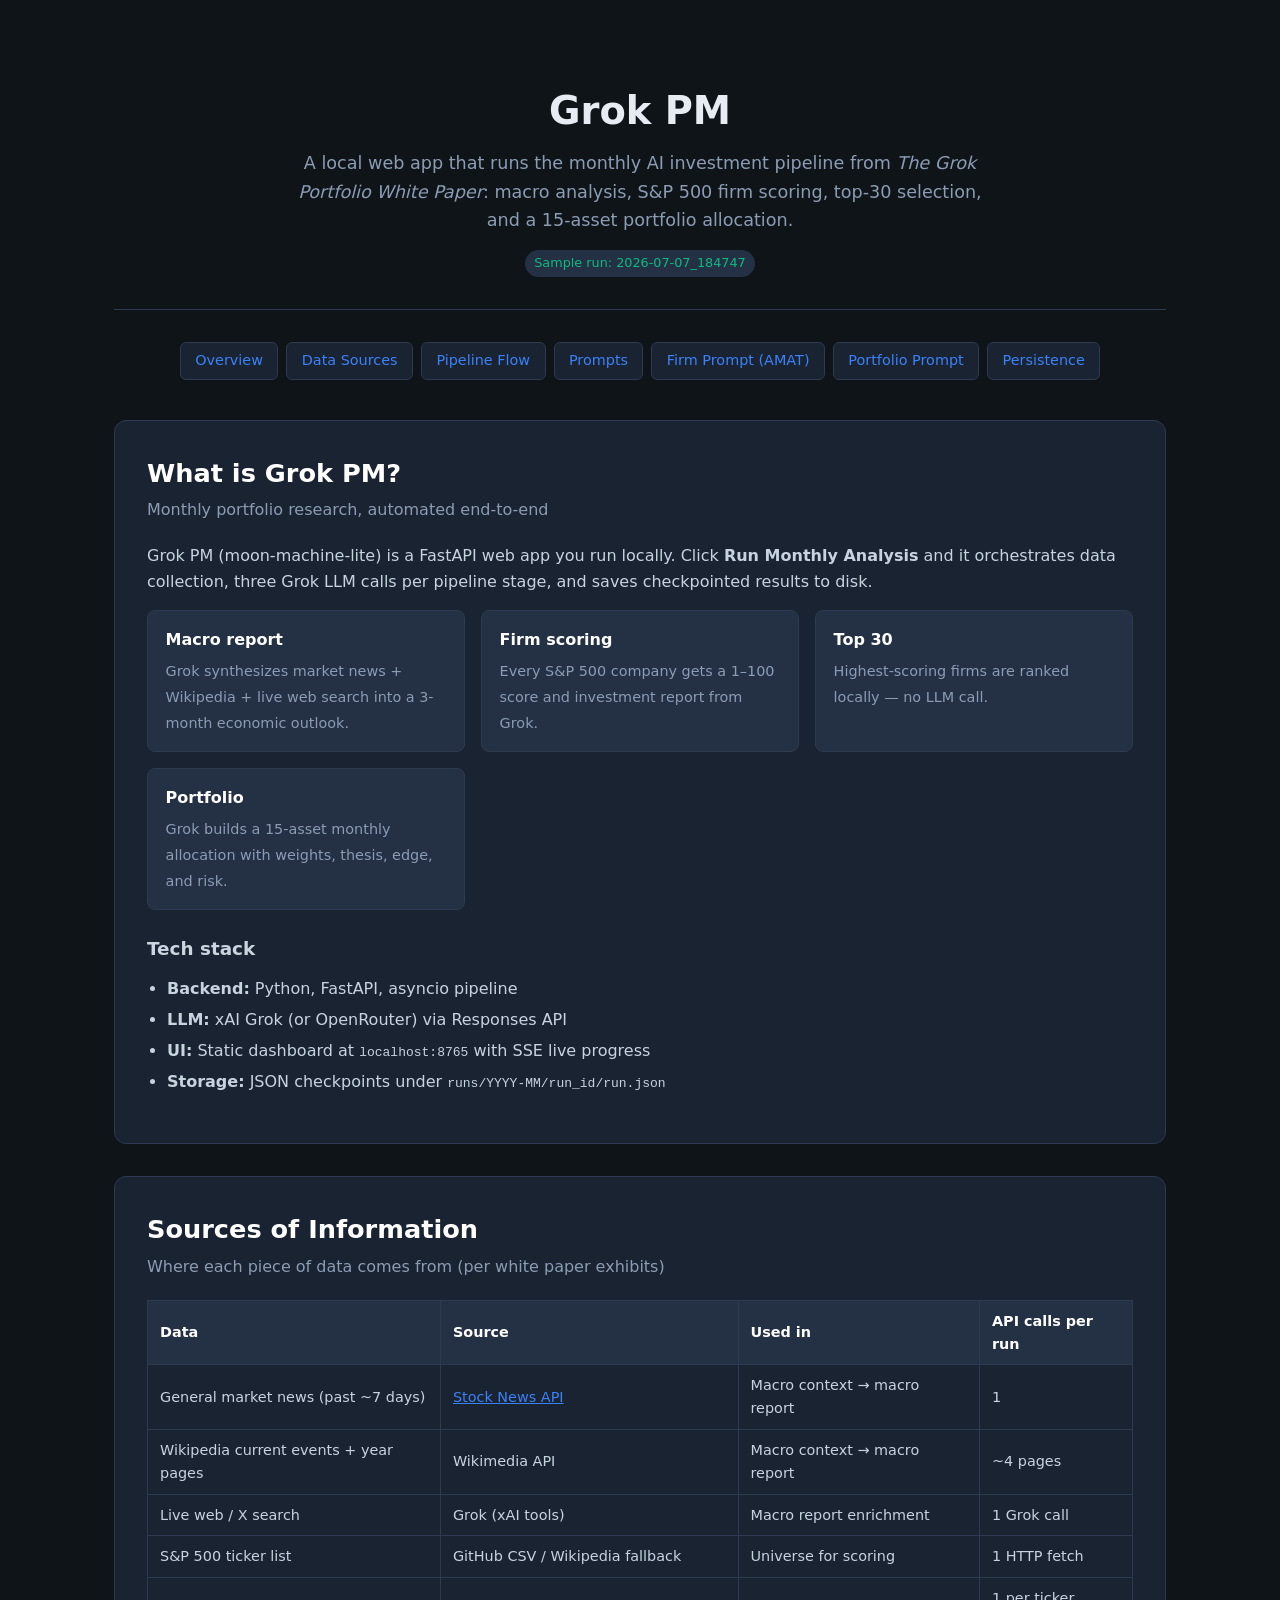
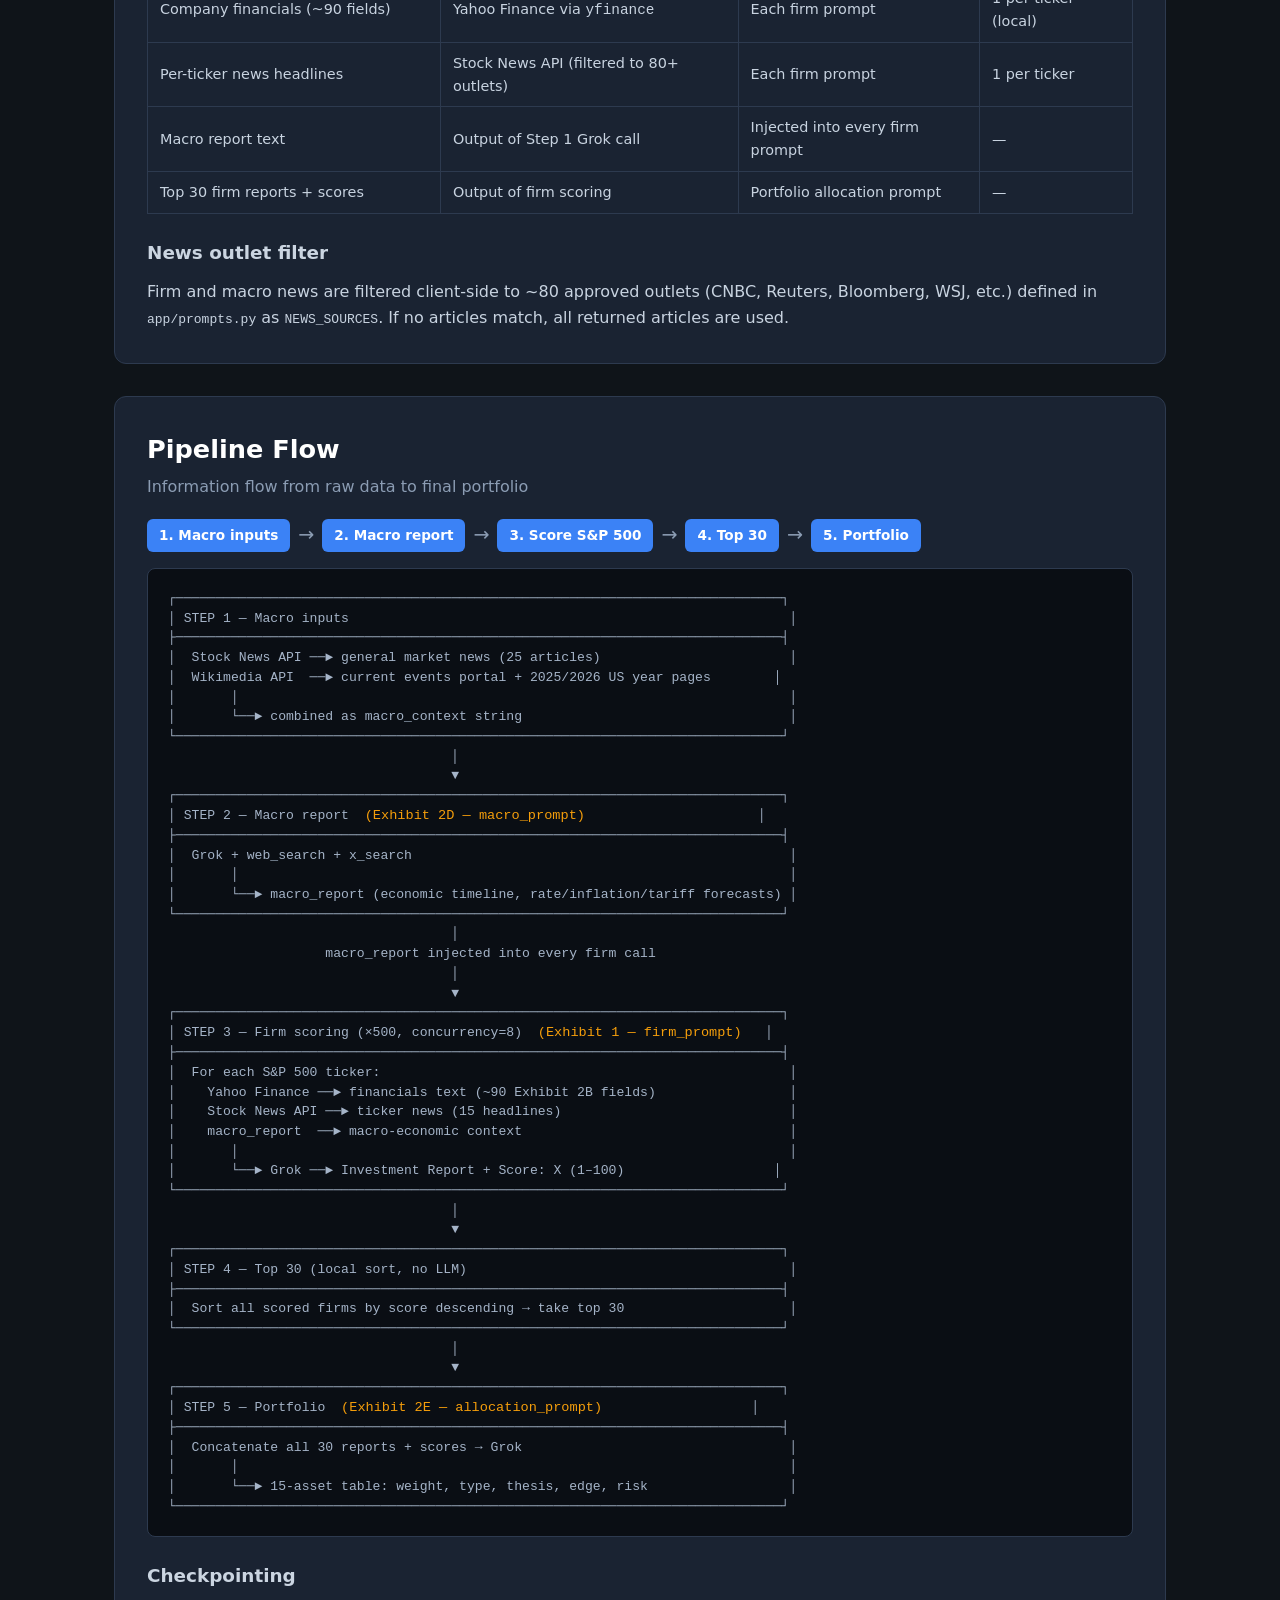
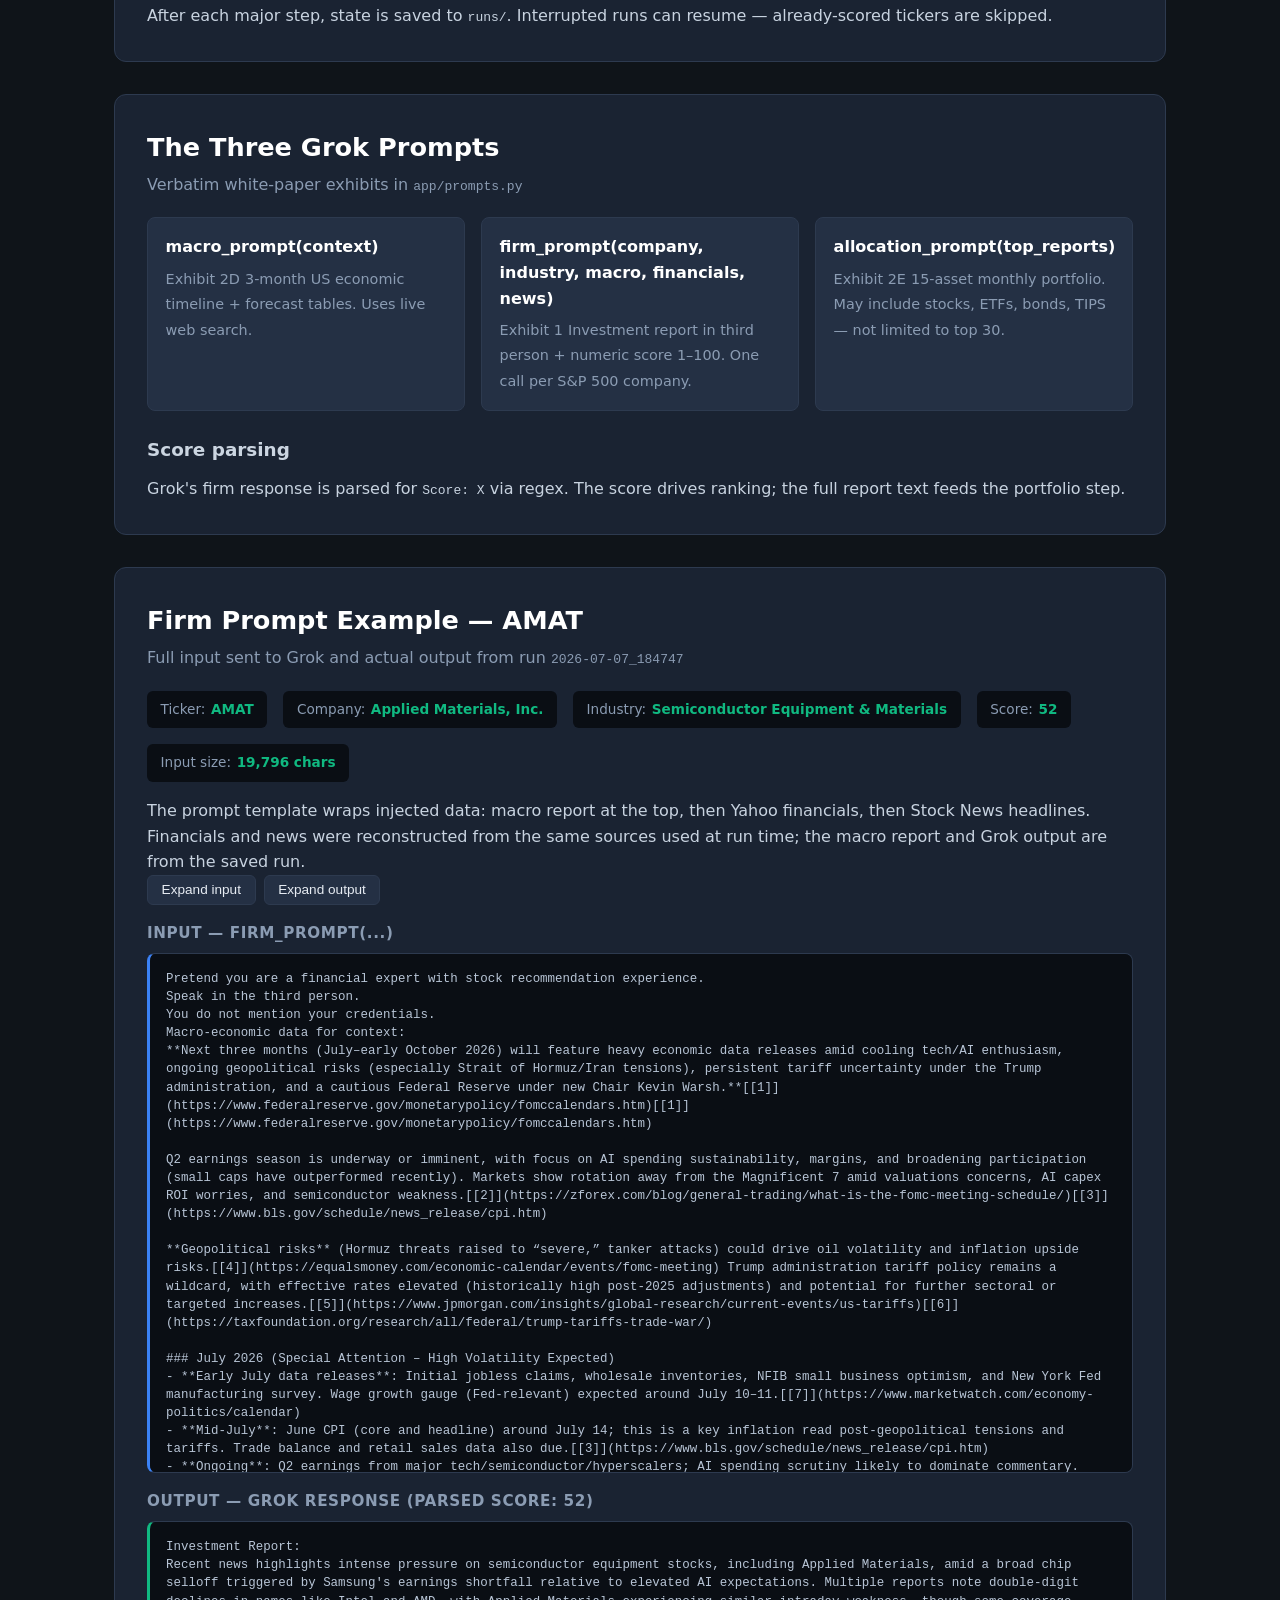
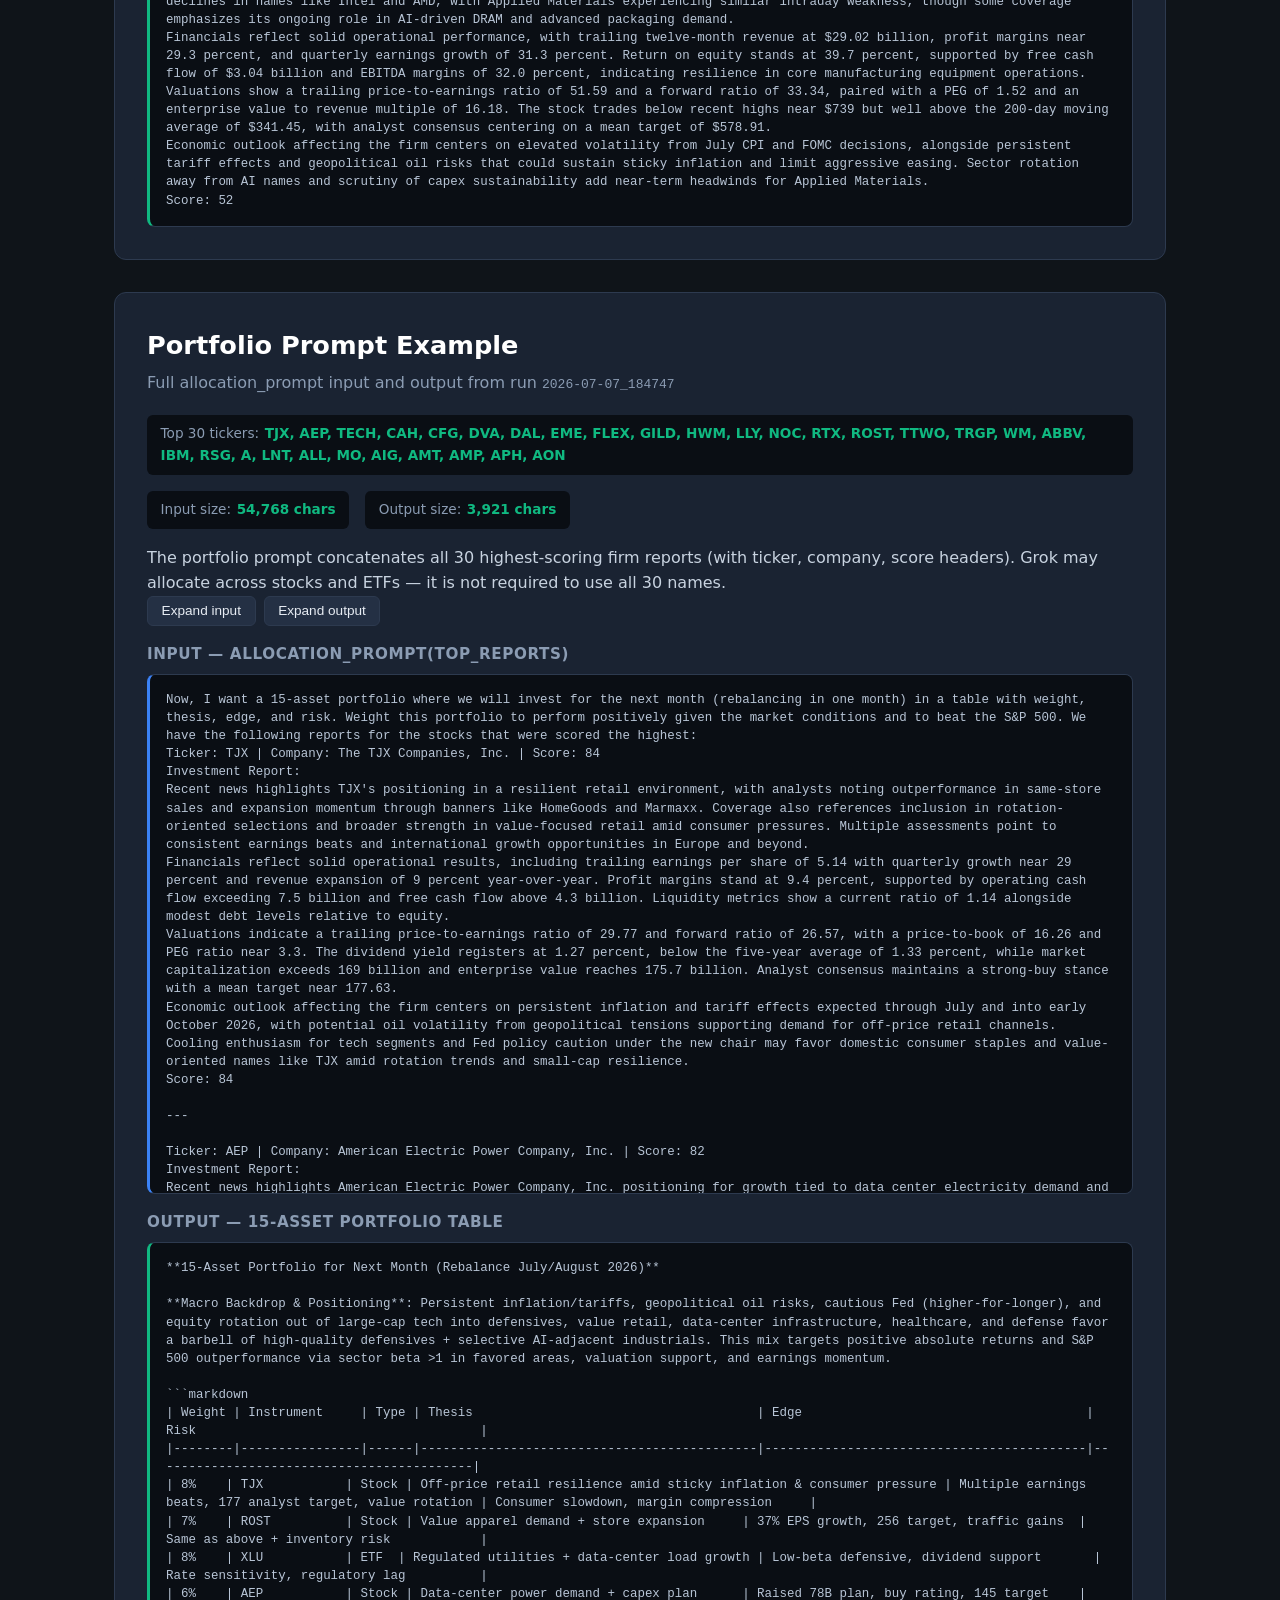
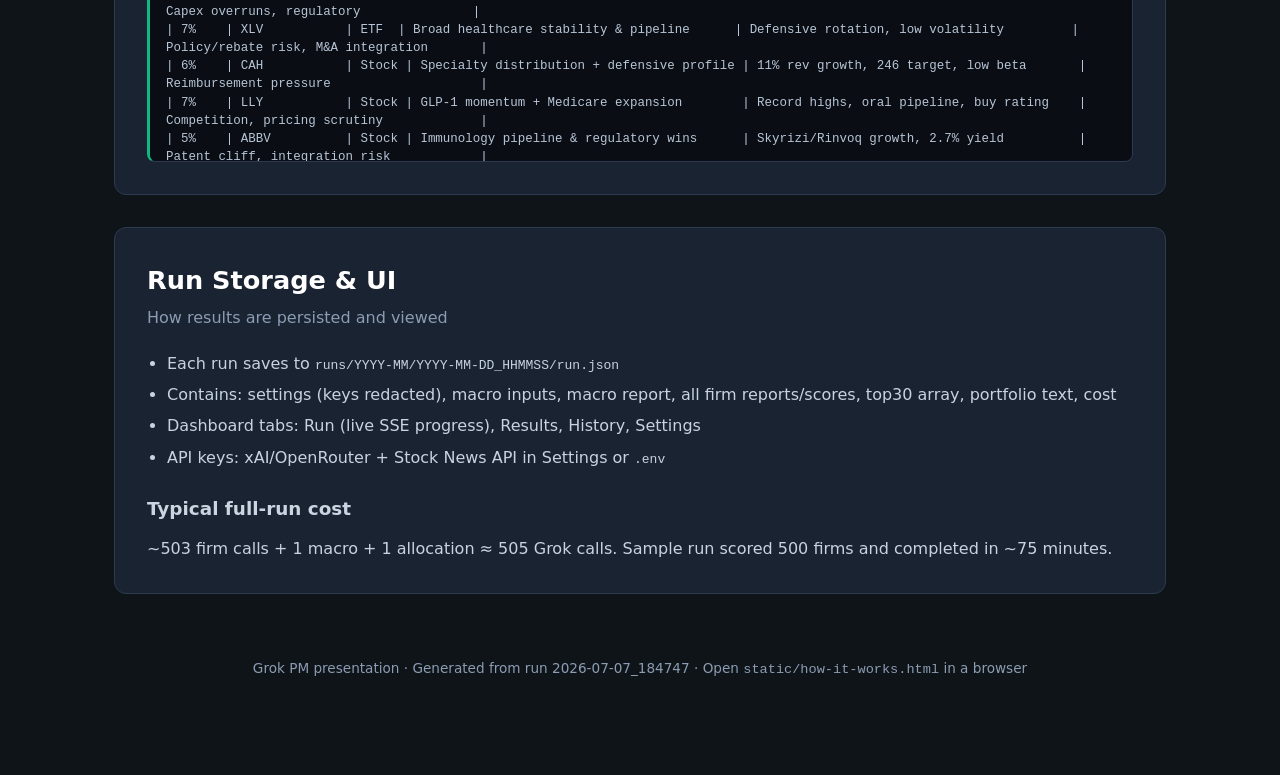
==== commit 6181c782: "Add printable PDF portfolio export for loaded runs. Mirrors the August Word report layout (thesis/ed" ====
--- a/static/how-it-works.html
+++ b/static/how-it-works.html
@@ -3,8 +3,8 @@
 <head>
   <meta charset="UTF-8" />
   <meta name="viewport" content="width=device-width, initial-scale=1.0" />
-  <title>Gecko PM — How It Works</title>
-  <link rel="icon" href="/favicon.ico" type="image/x-icon" sizes="any" />
+  <title>Grok PM — How It Works</title>
+  <link rel="icon" href="/favicon.ico?v=2" type="image/x-icon" sizes="any" />
   <style>
     :root {
       --bg: #0f1419;
@@ -140,7 +140,7 @@
 <body>
   <div class="deck">
     <header class="hero">
-      <h1>Gecko PM</h1>
+      <h1>Grok PM</h1>
       <p>A local web app that runs the monthly AI investment pipeline from <em>The Grok Portfolio White Paper</em>: macro analysis, S&amp;P 500 firm scoring, top-30 selection, and a 15-asset portfolio allocation.</p>
       <span class="badge">Sample run: 2026-07-07_184747</span>
     </header>
@@ -156,9 +156,9 @@
     </nav>
 
     <section id="overview" class="slide">
-      <h2>What is Gecko PM?</h2>
+      <h2>What is Grok PM?</h2>
       <p class="subtitle">Monthly portfolio research, automated end-to-end</p>
-      <p>Gecko PM (moon-machine-lite) is a FastAPI web app you run locally. Click <strong>Run Monthly Analysis</strong> and it orchestrates data collection, three Grok LLM calls per pipeline stage, and saves checkpointed results to disk.</p>
+      <p>Grok PM (moon-machine-lite) is a FastAPI web app you run locally. Click <strong>Run Monthly Analysis</strong> and it orchestrates data collection, three Grok LLM calls per pipeline stage, and saves checkpointed results to disk.</p>
       <div class="grid">
         <div class="card"><strong>Macro report</strong><span>Grok synthesizes market news + Wikipedia + live web search into a 3-month economic outlook.</span></div>
         <div class="card"><strong>Firm scoring</strong><span>Every S&amp;P 500 company gets a 1–100 score and investment report from Grok.</span></div>
@@ -901,7 +901,7 @@
       <p>~503 firm calls + 1 macro + 1 allocation ≈ 505 Grok calls. Sample run scored 500 firms and completed in ~75 minutes.</p>
     </section>
 
-    <footer>Gecko PM presentation · Generated from run 2026-07-07_184747 · Open <code>static/how-it-works.html</code> in a browser</footer>
+    <footer>Grok PM presentation · Generated from run 2026-07-07_184747 · Open <code>static/how-it-works.html</code> in a browser</footer>
   </div>
   <script>
     function expandPre(btn, id) {
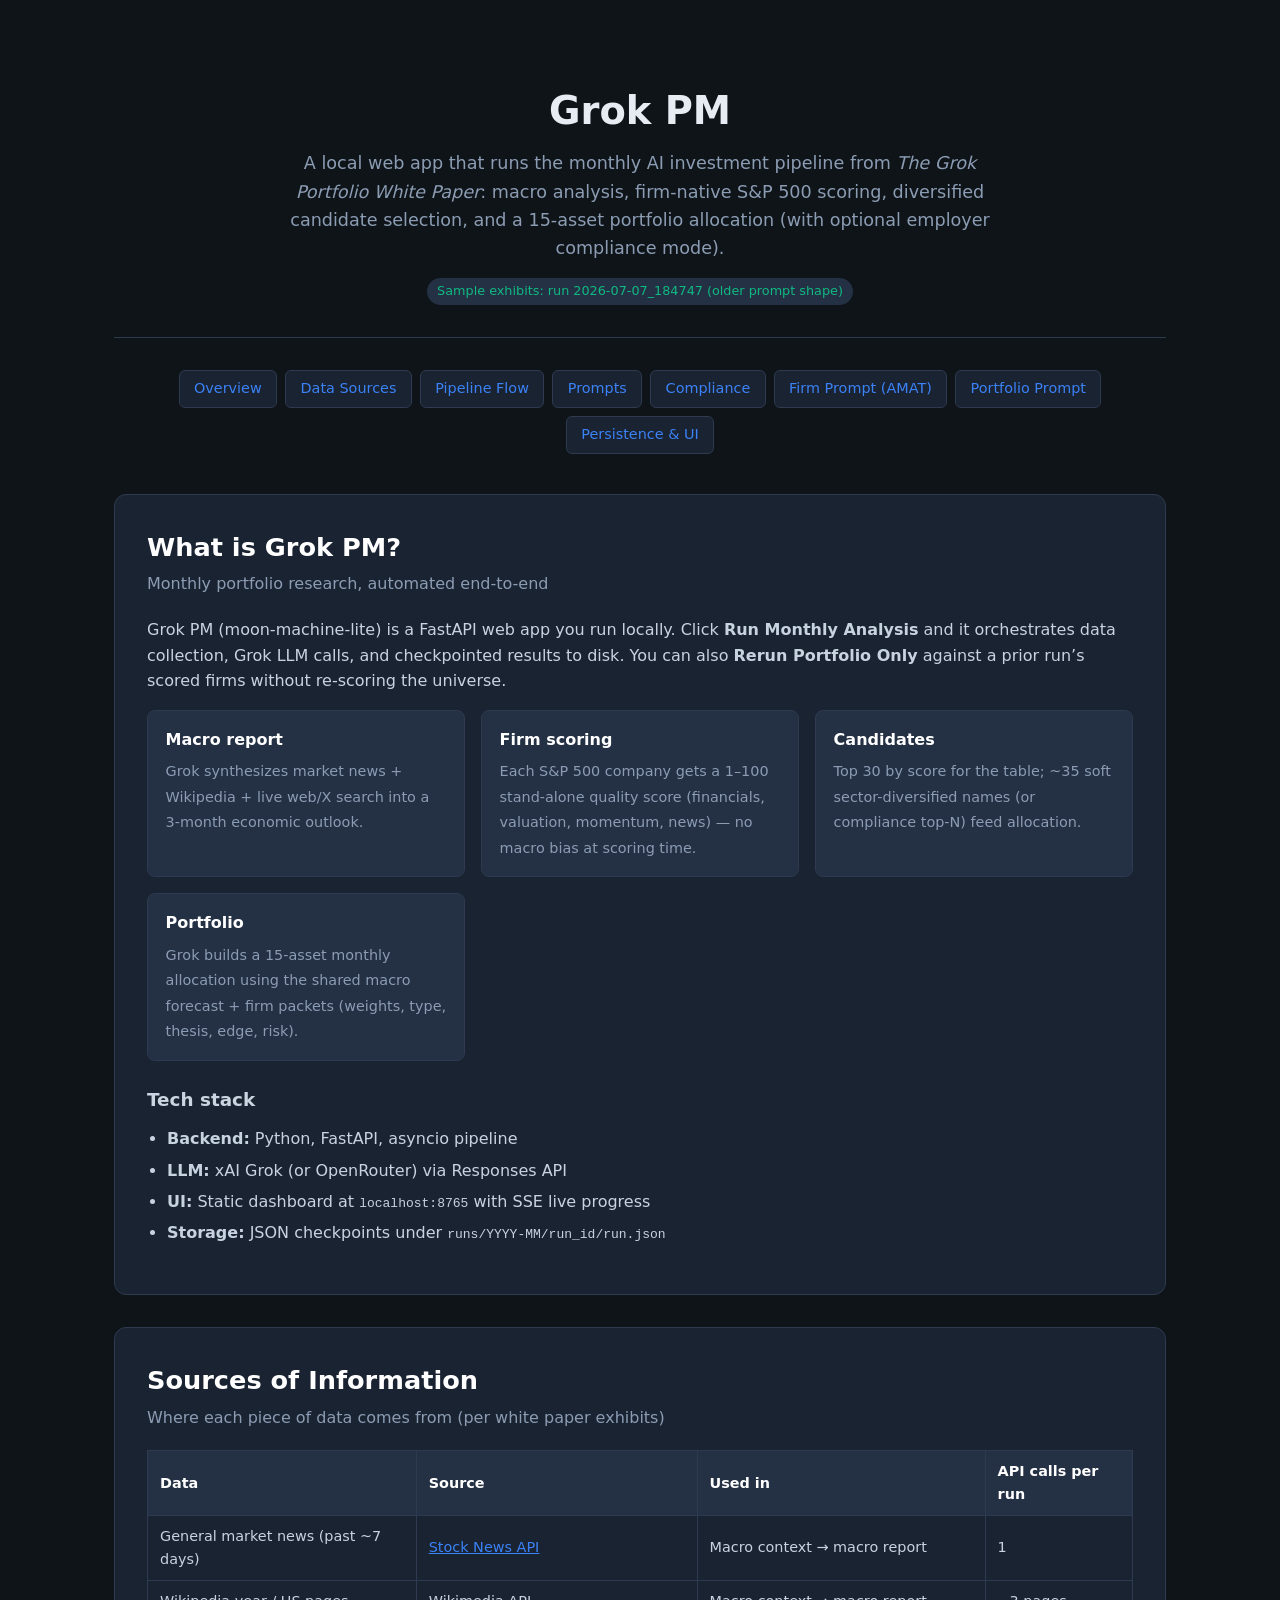
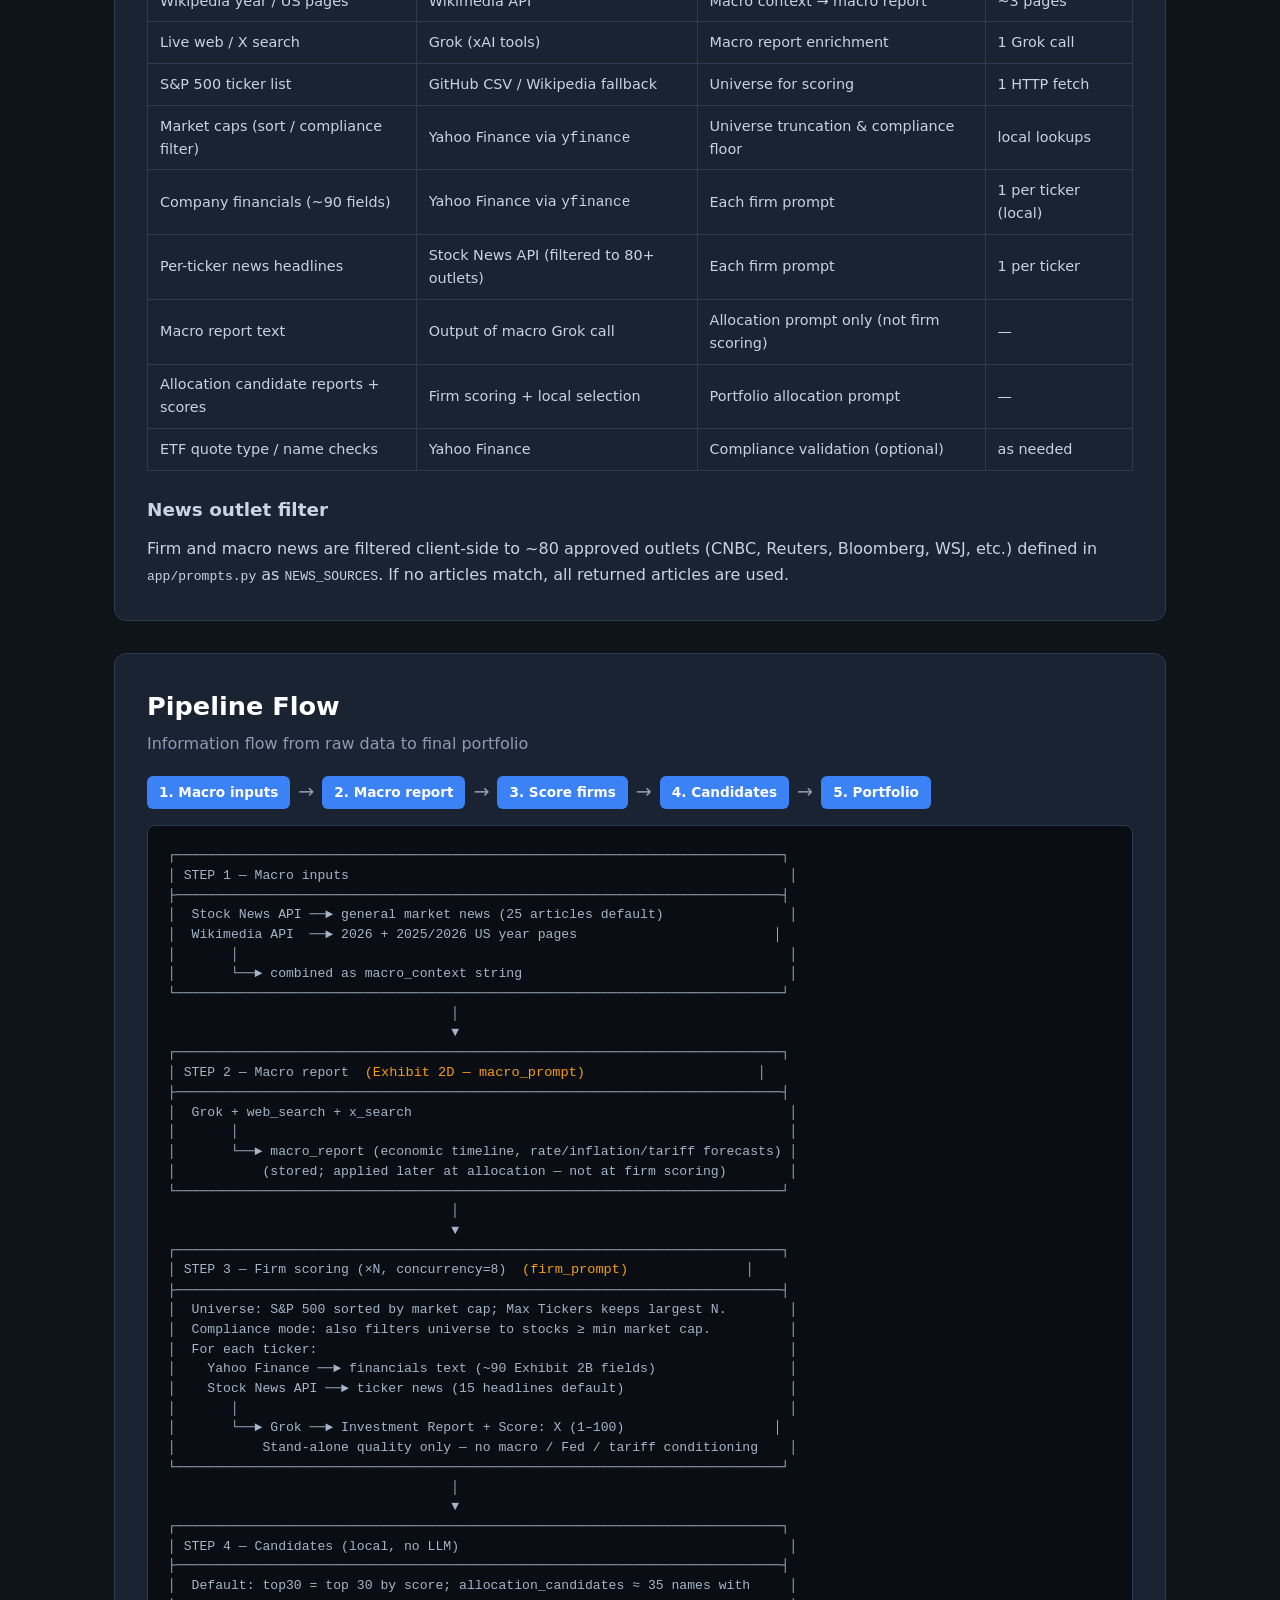
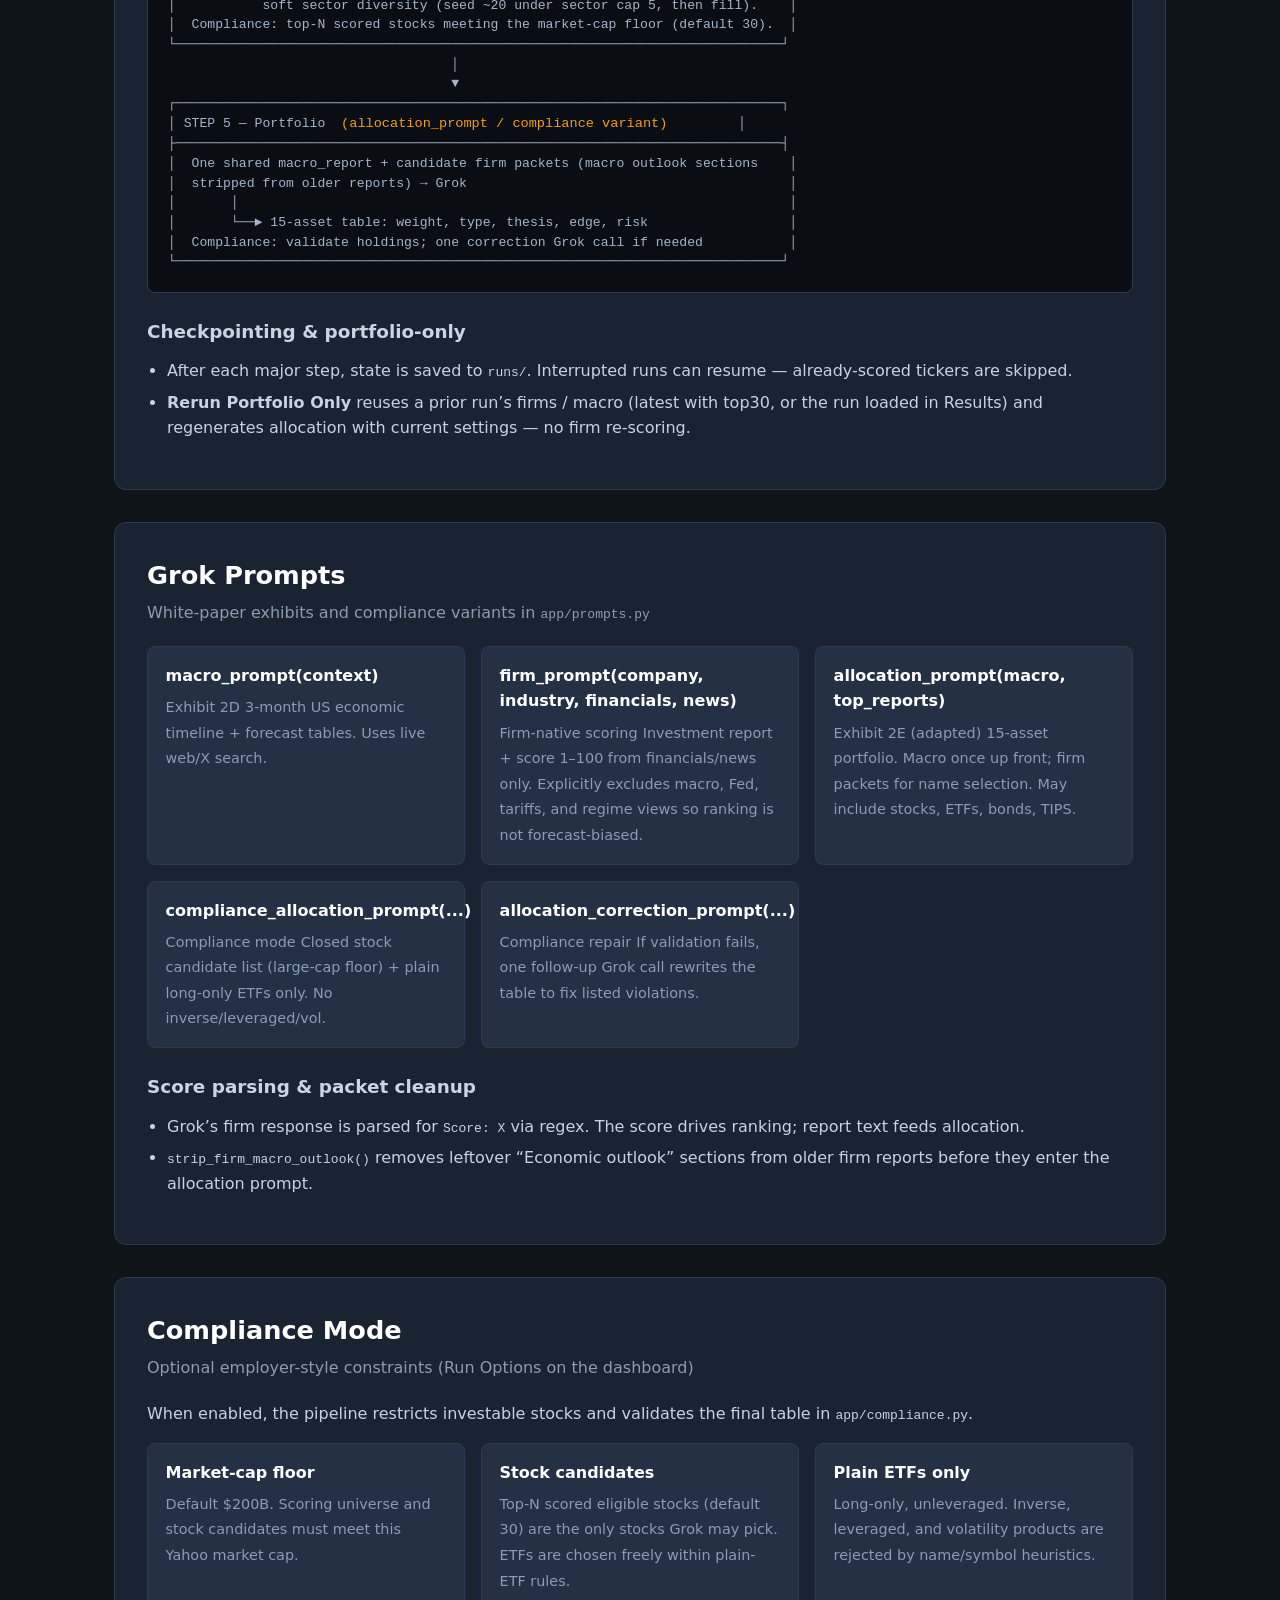
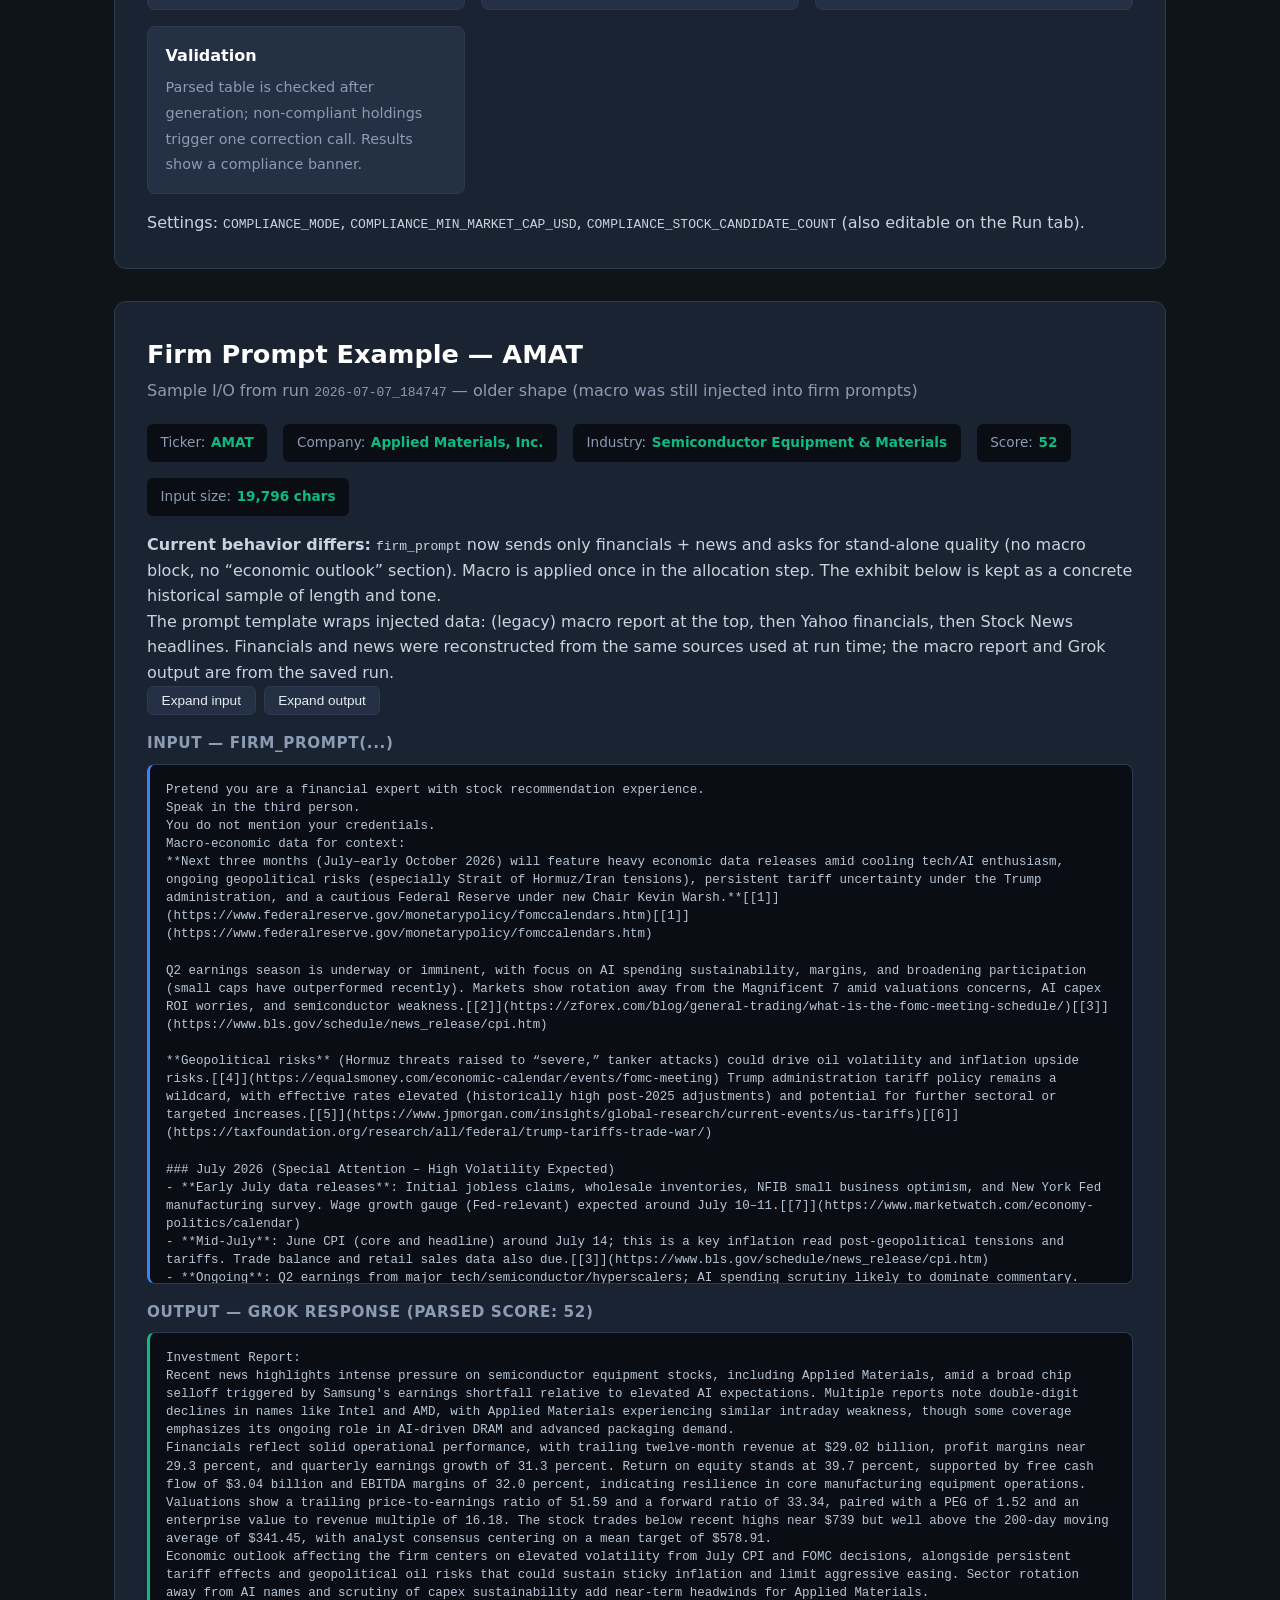
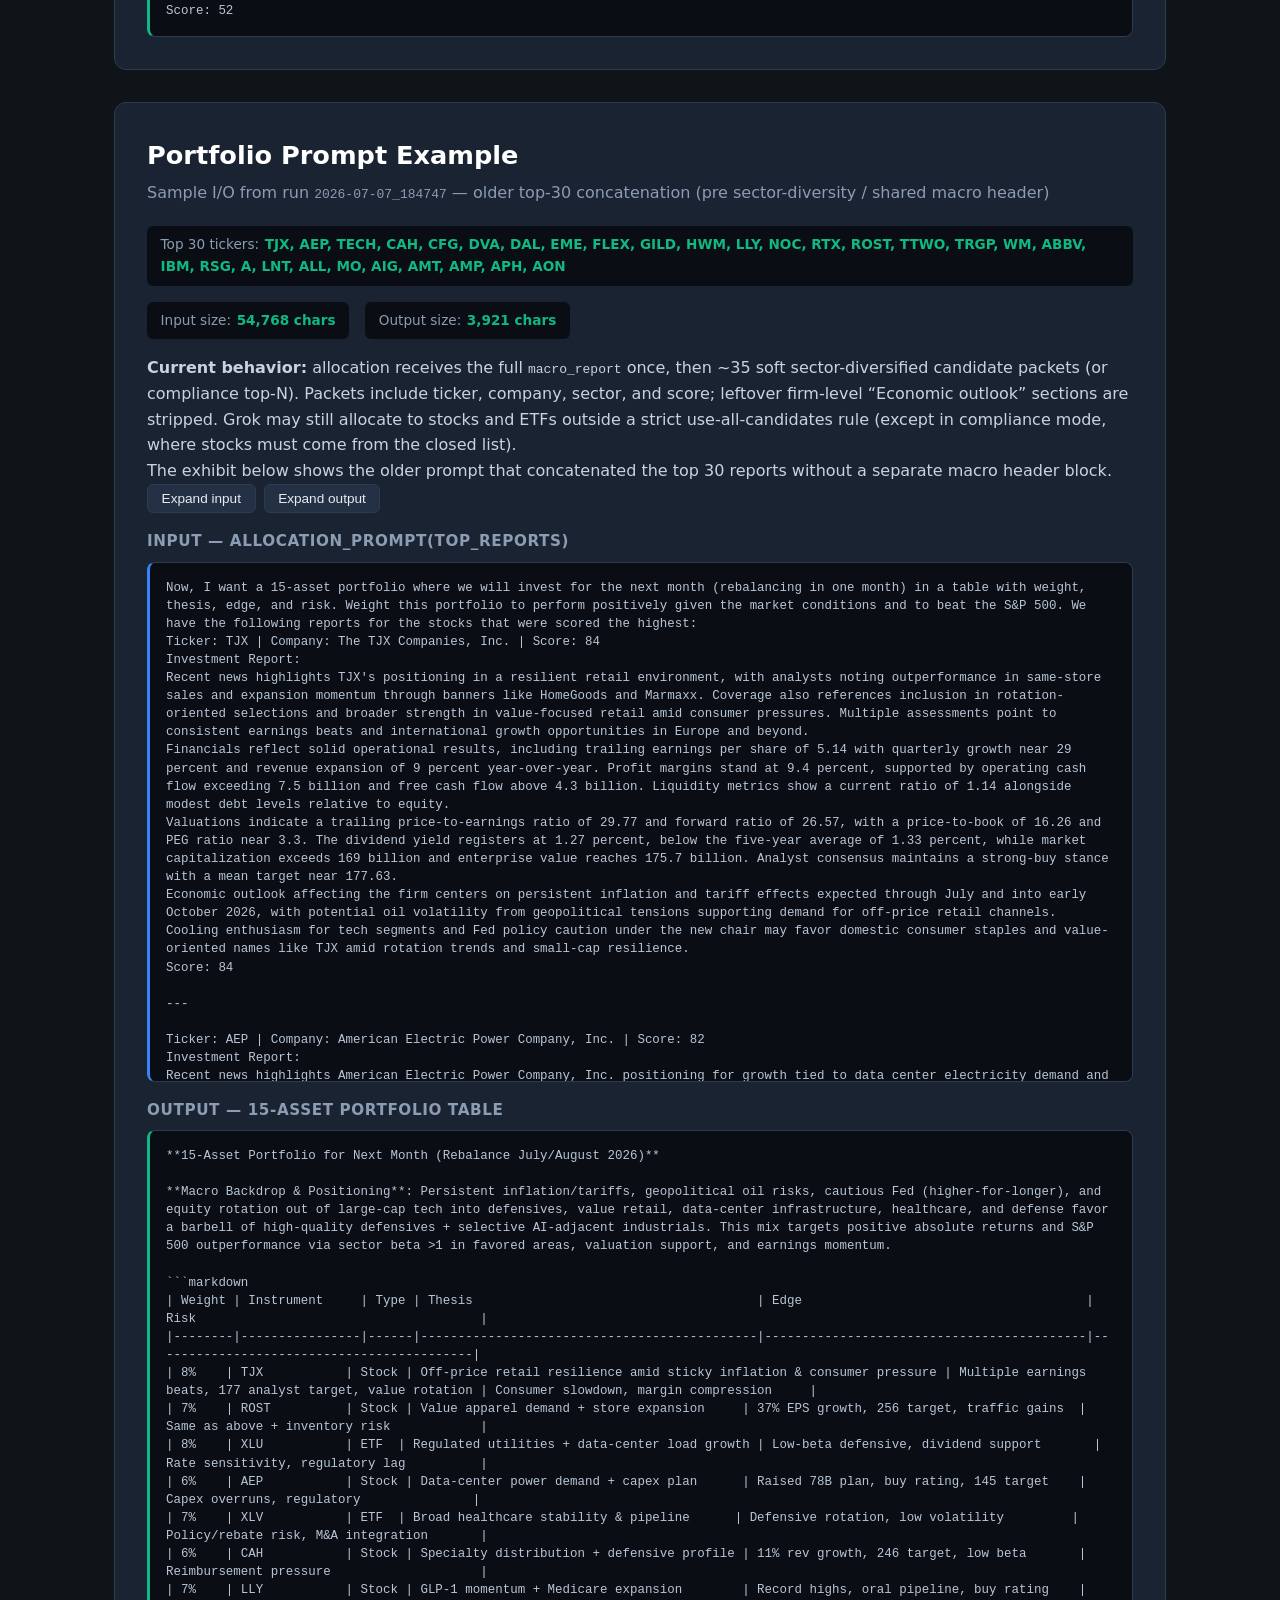
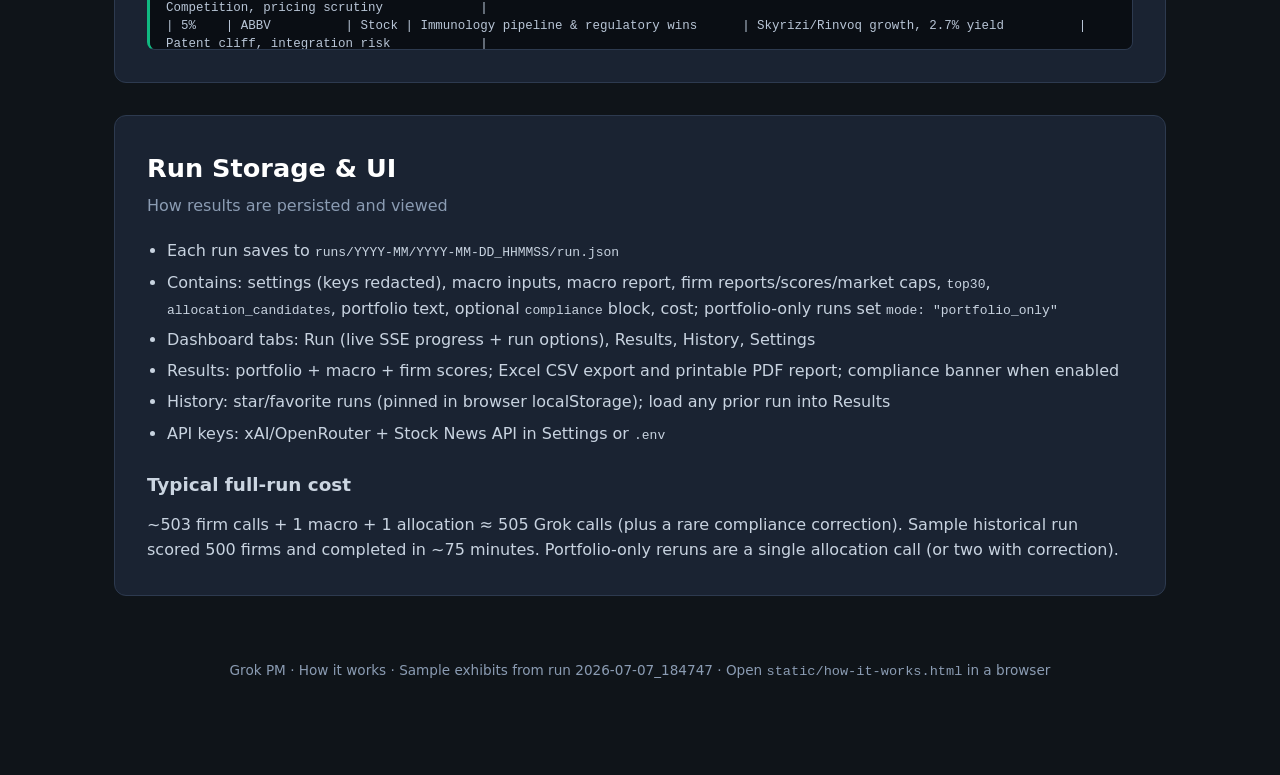
==== commit d9b82d13: "Add compliance mode, firm-native scoring, and slide-style explainer. Separates macro from firm scori" ====
--- a/static/how-it-works.html
+++ b/static/how-it-works.html
@@ -141,8 +141,8 @@
   <div class="deck">
     <header class="hero">
       <h1>Grok PM</h1>
-      <p>A local web app that runs the monthly AI investment pipeline from <em>The Grok Portfolio White Paper</em>: macro analysis, S&amp;P 500 firm scoring, top-30 selection, and a 15-asset portfolio allocation.</p>
-      <span class="badge">Sample run: 2026-07-07_184747</span>
+      <p>A local web app that runs the monthly AI investment pipeline from <em>The Grok Portfolio White Paper</em>: macro analysis, firm-native S&amp;P 500 scoring, diversified candidate selection, and a 15-asset portfolio allocation (with optional employer compliance mode).</p>
+      <span class="badge">Sample exhibits: run 2026-07-07_184747 (older prompt shape)</span>
     </header>
 
     <nav class="toc">
@@ -150,20 +150,21 @@
       <a href="#sources">Data Sources</a>
       <a href="#pipeline">Pipeline Flow</a>
       <a href="#prompts">Prompts</a>
+      <a href="#compliance">Compliance</a>
       <a href="#firm-example">Firm Prompt (AMAT)</a>
       <a href="#portfolio-example">Portfolio Prompt</a>
-      <a href="#storage">Persistence</a>
+      <a href="#storage">Persistence &amp; UI</a>
     </nav>
 
     <section id="overview" class="slide">
       <h2>What is Grok PM?</h2>
       <p class="subtitle">Monthly portfolio research, automated end-to-end</p>
-      <p>Grok PM (moon-machine-lite) is a FastAPI web app you run locally. Click <strong>Run Monthly Analysis</strong> and it orchestrates data collection, three Grok LLM calls per pipeline stage, and saves checkpointed results to disk.</p>
+      <p>Grok PM (moon-machine-lite) is a FastAPI web app you run locally. Click <strong>Run Monthly Analysis</strong> and it orchestrates data collection, Grok LLM calls, and checkpointed results to disk. You can also <strong>Rerun Portfolio Only</strong> against a prior run’s scored firms without re-scoring the universe.</p>
       <div class="grid">
-        <div class="card"><strong>Macro report</strong><span>Grok synthesizes market news + Wikipedia + live web search into a 3-month economic outlook.</span></div>
-        <div class="card"><strong>Firm scoring</strong><span>Every S&amp;P 500 company gets a 1–100 score and investment report from Grok.</span></div>
-        <div class="card"><strong>Top 30</strong><span>Highest-scoring firms are ranked locally — no LLM call.</span></div>
-        <div class="card"><strong>Portfolio</strong><span>Grok builds a 15-asset monthly allocation with weights, thesis, edge, and risk.</span></div>
+        <div class="card"><strong>Macro report</strong><span>Grok synthesizes market news + Wikipedia + live web/X search into a 3-month economic outlook.</span></div>
+        <div class="card"><strong>Firm scoring</strong><span>Each S&amp;P 500 company gets a 1–100 stand-alone quality score (financials, valuation, momentum, news) — no macro bias at scoring time.</span></div>
+        <div class="card"><strong>Candidates</strong><span>Top 30 by score for the table; ~35 soft sector-diversified names (or compliance top-N) feed allocation.</span></div>
+        <div class="card"><strong>Portfolio</strong><span>Grok builds a 15-asset monthly allocation using the shared macro forecast + firm packets (weights, type, thesis, edge, risk).</span></div>
       </div>
       <h3>Tech stack</h3>
       <ul>
@@ -183,13 +184,15 @@
         </thead>
         <tbody>
           <tr><td>General market news (past ~7 days)</td><td><a href="https://stocknewsapi.com" style="color:var(--accent)">Stock News API</a></td><td>Macro context → macro report</td><td>1</td></tr>
-          <tr><td>Wikipedia current events + year pages</td><td>Wikimedia API</td><td>Macro context → macro report</td><td>~4 pages</td></tr>
+          <tr><td>Wikipedia year / US pages</td><td>Wikimedia API</td><td>Macro context → macro report</td><td>~3 pages</td></tr>
           <tr><td>Live web / X search</td><td>Grok (xAI tools)</td><td>Macro report enrichment</td><td>1 Grok call</td></tr>
           <tr><td>S&amp;P 500 ticker list</td><td>GitHub CSV / Wikipedia fallback</td><td>Universe for scoring</td><td>1 HTTP fetch</td></tr>
+          <tr><td>Market caps (sort / compliance filter)</td><td>Yahoo Finance via <code>yfinance</code></td><td>Universe truncation &amp; compliance floor</td><td>local lookups</td></tr>
           <tr><td>Company financials (~90 fields)</td><td>Yahoo Finance via <code>yfinance</code></td><td>Each firm prompt</td><td>1 per ticker (local)</td></tr>
           <tr><td>Per-ticker news headlines</td><td>Stock News API (filtered to 80+ outlets)</td><td>Each firm prompt</td><td>1 per ticker</td></tr>
-          <tr><td>Macro report text</td><td>Output of Step 1 Grok call</td><td>Injected into every firm prompt</td><td>—</td></tr>
-          <tr><td>Top 30 firm reports + scores</td><td>Output of firm scoring</td><td>Portfolio allocation prompt</td><td>—</td></tr>
+          <tr><td>Macro report text</td><td>Output of macro Grok call</td><td>Allocation prompt only (not firm scoring)</td><td>—</td></tr>
+          <tr><td>Allocation candidate reports + scores</td><td>Firm scoring + local selection</td><td>Portfolio allocation prompt</td><td>—</td></tr>
+          <tr><td>ETF quote type / name checks</td><td>Yahoo Finance</td><td>Compliance validation (optional)</td><td>as needed</td></tr>
         </tbody>
       </table>
       <h3>News outlet filter</h3>
@@ -202,15 +205,15 @@
       <div class="step-row">
         <span class="step">1. Macro inputs</span><span class="arrow">→</span>
         <span class="step">2. Macro report</span><span class="arrow">→</span>
-        <span class="step">3. Score S&amp;P 500</span><span class="arrow">→</span>
-        <span class="step">4. Top 30</span><span class="arrow">→</span>
+        <span class="step">3. Score firms</span><span class="arrow">→</span>
+        <span class="step">4. Candidates</span><span class="arrow">→</span>
         <span class="step">5. Portfolio</span>
       </div>
       <div class="flow">┌─────────────────────────────────────────────────────────────────────────────┐
 │ STEP 1 — Macro inputs                                                        │
 ├─────────────────────────────────────────────────────────────────────────────┤
-│  Stock News API ──► general market news (25 articles)                        │
-│  Wikimedia API  ──► current events portal + 2025/2026 US year pages        │
+│  Stock News API ──► general market news (25 articles default)                │
+│  Wikimedia API  ──► 2026 + 2025/2026 US year pages                         │
 │       │                                                                      │
 │       └──► combined as macro_context string                                  │
 └─────────────────────────────────────────────────────────────────────────────┘
@@ -222,68 +225,102 @@
 │  Grok + web_search + x_search                                                │
 │       │                                                                      │
 │       └──► macro_report (economic timeline, rate/inflation/tariff forecasts) │
-└─────────────────────────────────────────────────────────────────────────────┘
-                                    │
-                    macro_report injected into every firm call
-                                    │
-                                    ▼
-┌─────────────────────────────────────────────────────────────────────────────┐
-│ STEP 3 — Firm scoring (×500, concurrency=8)  <span class="exhibit">(Exhibit 1 — firm_prompt)</span>   │
-├─────────────────────────────────────────────────────────────────────────────┤
-│  For each S&amp;P 500 ticker:                                                    │
-│    Yahoo Finance ──► financials text (~90 Exhibit 2B fields)                 │
-│    Stock News API ──► ticker news (15 headlines)                             │
-│    macro_report  ──► macro-economic context                                  │
-│       │                                                                      │
-│       └──► Grok ──► Investment Report + Score: X (1–100)                   │
+│           (stored; applied later at allocation — not at firm scoring)        │
 └─────────────────────────────────────────────────────────────────────────────┘
                                     │
                                     ▼
 ┌─────────────────────────────────────────────────────────────────────────────┐
-│ STEP 4 — Top 30 (local sort, no LLM)                                         │
+│ STEP 3 — Firm scoring (×N, concurrency=8)  <span class="exhibit">(firm_prompt)</span>               │
 ├─────────────────────────────────────────────────────────────────────────────┤
-│  Sort all scored firms by score descending → take top 30                     │
+│  Universe: S&amp;P 500 sorted by market cap; Max Tickers keeps largest N.        │
+│  Compliance mode: also filters universe to stocks ≥ min market cap.          │
+│  For each ticker:                                                            │
+│    Yahoo Finance ──► financials text (~90 Exhibit 2B fields)                 │
+│    Stock News API ──► ticker news (15 headlines default)                     │
+│       │                                                                      │
+│       └──► Grok ──► Investment Report + Score: X (1–100)                   │
+│           Stand-alone quality only — no macro / Fed / tariff conditioning    │
 └─────────────────────────────────────────────────────────────────────────────┘
                                     │
                                     ▼
 ┌─────────────────────────────────────────────────────────────────────────────┐
-│ STEP 5 — Portfolio  <span class="exhibit">(Exhibit 2E — allocation_prompt)</span>                   │
+│ STEP 4 — Candidates (local, no LLM)                                          │
 ├─────────────────────────────────────────────────────────────────────────────┤
-│  Concatenate all 30 reports + scores → Grok                                  │
+│  Default: top30 = top 30 by score; allocation_candidates ≈ 35 names with     │
+│           soft sector diversity (seed ~20 under sector cap 5, then fill).    │
+│  Compliance: top-N scored stocks meeting the market-cap floor (default 30).  │
+└─────────────────────────────────────────────────────────────────────────────┘
+                                    │
+                                    ▼
+┌─────────────────────────────────────────────────────────────────────────────┐
+│ STEP 5 — Portfolio  <span class="exhibit">(allocation_prompt / compliance variant)</span>         │
+├─────────────────────────────────────────────────────────────────────────────┤
+│  One shared macro_report + candidate firm packets (macro outlook sections    │
+│  stripped from older reports) → Grok                                         │
 │       │                                                                      │
 │       └──► 15-asset table: weight, type, thesis, edge, risk                  │
+│  Compliance: validate holdings; one correction Grok call if needed           │
 └─────────────────────────────────────────────────────────────────────────────┘</div>
-      <h3>Checkpointing</h3>
-      <p>After each major step, state is saved to <code>runs/</code>. Interrupted runs can resume — already-scored tickers are skipped.</p>
+      <h3>Checkpointing &amp; portfolio-only</h3>
+      <ul>
+        <li>After each major step, state is saved to <code>runs/</code>. Interrupted runs can resume — already-scored tickers are skipped.</li>
+        <li><strong>Rerun Portfolio Only</strong> reuses a prior run’s firms / macro (latest with top30, or the run loaded in Results) and regenerates allocation with current settings — no firm re-scoring.</li>
+      </ul>
     </section>
 
     <section id="prompts" class="slide">
-      <h2>The Three Grok Prompts</h2>
-      <p class="subtitle">Verbatim white-paper exhibits in <code>app/prompts.py</code></p>
+      <h2>Grok Prompts</h2>
+      <p class="subtitle">White-paper exhibits and compliance variants in <code>app/prompts.py</code></p>
       <div class="grid">
         <div class="card">
           <strong>macro_prompt(context)</strong>
           <span class="exhibit">Exhibit 2D</span>
-          <span>3-month US economic timeline + forecast tables. Uses live web search.</span>
+          <span>3-month US economic timeline + forecast tables. Uses live web/X search.</span>
         </div>
         <div class="card">
-          <strong>firm_prompt(company, industry, macro, financials, news)</strong>
-          <span class="exhibit">Exhibit 1</span>
-          <span>Investment report in third person + numeric score 1–100. One call per S&amp;P 500 company.</span>
+          <strong>firm_prompt(company, industry, financials, news)</strong>
+          <span class="exhibit">Firm-native scoring</span>
+          <span>Investment report + score 1–100 from financials/news only. Explicitly excludes macro, Fed, tariffs, and regime views so ranking is not forecast-biased.</span>
         </div>
         <div class="card">
-          <strong>allocation_prompt(top_reports)</strong>
-          <span class="exhibit">Exhibit 2E</span>
-          <span>15-asset monthly portfolio. May include stocks, ETFs, bonds, TIPS — not limited to top 30.</span>
+          <strong>allocation_prompt(macro, top_reports)</strong>
+          <span class="exhibit">Exhibit 2E (adapted)</span>
+          <span>15-asset portfolio. Macro once up front; firm packets for name selection. May include stocks, ETFs, bonds, TIPS.</span>
+        </div>
+        <div class="card">
+          <strong>compliance_allocation_prompt(...)</strong>
+          <span class="exhibit">Compliance mode</span>
+          <span>Closed stock candidate list (large-cap floor) + plain long-only ETFs only. No inverse/leveraged/vol.</span>
+        </div>
+        <div class="card">
+          <strong>allocation_correction_prompt(...)</strong>
+          <span class="exhibit">Compliance repair</span>
+          <span>If validation fails, one follow-up Grok call rewrites the table to fix listed violations.</span>
         </div>
       </div>
-      <h3>Score parsing</h3>
-      <p>Grok's firm response is parsed for <code>Score: X</code> via regex. The score drives ranking; the full report text feeds the portfolio step.</p>
+      <h3>Score parsing &amp; packet cleanup</h3>
+      <ul>
+        <li>Grok’s firm response is parsed for <code>Score: X</code> via regex. The score drives ranking; report text feeds allocation.</li>
+        <li><code>strip_firm_macro_outlook()</code> removes leftover “Economic outlook” sections from older firm reports before they enter the allocation prompt.</li>
+      </ul>
+    </section>
+
+    <section id="compliance" class="slide">
+      <h2>Compliance Mode</h2>
+      <p class="subtitle">Optional employer-style constraints (Run Options on the dashboard)</p>
+      <p>When enabled, the pipeline restricts investable stocks and validates the final table in <code>app/compliance.py</code>.</p>
+      <div class="grid">
+        <div class="card"><strong>Market-cap floor</strong><span>Default $200B. Scoring universe and stock candidates must meet this Yahoo market cap.</span></div>
+        <div class="card"><strong>Stock candidates</strong><span>Top-N scored eligible stocks (default 30) are the only stocks Grok may pick. ETFs are chosen freely within plain-ETF rules.</span></div>
+        <div class="card"><strong>Plain ETFs only</strong><span>Long-only, unleveraged. Inverse, leveraged, and volatility products are rejected by name/symbol heuristics.</span></div>
+        <div class="card"><strong>Validation</strong><span>Parsed table is checked after generation; non-compliant holdings trigger one correction call. Results show a compliance banner.</span></div>
+      </div>
+      <p>Settings: <code>COMPLIANCE_MODE</code>, <code>COMPLIANCE_MIN_MARKET_CAP_USD</code>, <code>COMPLIANCE_STOCK_CANDIDATE_COUNT</code> (also editable on the Run tab).</p>
     </section>
 
     <section id="firm-example" class="slide">
       <h2>Firm Prompt Example — AMAT</h2>
-      <p class="subtitle">Full input sent to Grok and actual output from run <code>2026-07-07_184747</code></p>
+      <p class="subtitle">Sample I/O from run <code>2026-07-07_184747</code> — older shape (macro was still injected into firm prompts)</p>
       <div class="meta">
         <div><label>Ticker:</label><value>AMAT</value></div>
         <div><label>Company:</label><value>Applied Materials, Inc.</value></div>
@@ -291,7 +328,8 @@
         <div><label>Score:</label><value>52</value></div>
         <div><label>Input size:</label><value>19,796 chars</value></div>
       </div>
-      <p>The prompt template wraps injected data: macro report at the top, then Yahoo financials, then Stock News headlines. Financials and news were reconstructed from the same sources used at run time; the macro report and Grok output are from the saved run.</p>
+      <p><strong>Current behavior differs:</strong> <code>firm_prompt</code> now sends only financials + news and asks for stand-alone quality (no macro block, no “economic outlook” section). Macro is applied once in the allocation step. The exhibit below is kept as a concrete historical sample of length and tone.</p>
+      <p>The prompt template wraps injected data: (legacy) macro report at the top, then Yahoo financials, then Stock News headlines. Financials and news were reconstructed from the same sources used at run time; the macro report and Grok output are from the saved run.</p>
       <div class="toggle-bar">
         <button class="toggle" onclick="expandPre(this, 'firm-in')">Expand input</button>
         <button class="toggle" onclick="expandPre(this, 'firm-out')">Expand output</button>
@@ -525,13 +563,14 @@
 
     <section id="portfolio-example" class="slide">
       <h2>Portfolio Prompt Example</h2>
-      <p class="subtitle">Full allocation_prompt input and output from run <code>2026-07-07_184747</code></p>
+      <p class="subtitle">Sample I/O from run <code>2026-07-07_184747</code> — older top-30 concatenation (pre sector-diversity / shared macro header)</p>
       <div class="meta">
         <div><label>Top 30 tickers:</label><value>TJX, AEP, TECH, CAH, CFG, DVA, DAL, EME, FLEX, GILD, HWM, LLY, NOC, RTX, ROST, TTWO, TRGP, WM, ABBV, IBM, RSG, A, LNT, ALL, MO, AIG, AMT, AMP, APH, AON</value></div>
         <div><label>Input size:</label><value>54,768 chars</value></div>
         <div><label>Output size:</label><value>3,921 chars</value></div>
       </div>
-      <p>The portfolio prompt concatenates all 30 highest-scoring firm reports (with ticker, company, score headers). Grok may allocate across stocks and ETFs — it is not required to use all 30 names.</p>
+      <p><strong>Current behavior:</strong> allocation receives the full <code>macro_report</code> once, then ~35 soft sector-diversified candidate packets (or compliance top-N). Packets include ticker, company, sector, and score; leftover firm-level “Economic outlook” sections are stripped. Grok may still allocate to stocks and ETFs outside a strict use-all-candidates rule (except in compliance mode, where stocks must come from the closed list).</p>
+      <p>The exhibit below shows the older prompt that concatenated the top 30 reports without a separate macro header block.</p>
       <div class="toggle-bar">
         <button class="toggle" onclick="expandPre(this, 'port-in')">Expand input</button>
         <button class="toggle" onclick="expandPre(this, 'port-out')">Expand output</button>
@@ -893,15 +932,17 @@
       <p class="subtitle">How results are persisted and viewed</p>
       <ul>
         <li>Each run saves to <code>runs/YYYY-MM/YYYY-MM-DD_HHMMSS/run.json</code></li>
-        <li>Contains: settings (keys redacted), macro inputs, macro report, all firm reports/scores, top30 array, portfolio text, cost</li>
-        <li>Dashboard tabs: Run (live SSE progress), Results, History, Settings</li>
+        <li>Contains: settings (keys redacted), macro inputs, macro report, firm reports/scores/market caps, <code>top30</code>, <code>allocation_candidates</code>, portfolio text, optional <code>compliance</code> block, cost; portfolio-only runs set <code>mode: "portfolio_only"</code></li>
+        <li>Dashboard tabs: Run (live SSE progress + run options), Results, History, Settings</li>
+        <li>Results: portfolio + macro + firm scores; Excel CSV export and printable PDF report; compliance banner when enabled</li>
+        <li>History: star/favorite runs (pinned in browser localStorage); load any prior run into Results</li>
         <li>API keys: xAI/OpenRouter + Stock News API in Settings or <code>.env</code></li>
       </ul>
       <h3>Typical full-run cost</h3>
-      <p>~503 firm calls + 1 macro + 1 allocation ≈ 505 Grok calls. Sample run scored 500 firms and completed in ~75 minutes.</p>
+      <p>~503 firm calls + 1 macro + 1 allocation ≈ 505 Grok calls (plus a rare compliance correction). Sample historical run scored 500 firms and completed in ~75 minutes. Portfolio-only reruns are a single allocation call (or two with correction).</p>
     </section>
 
-    <footer>Grok PM presentation · Generated from run 2026-07-07_184747 · Open <code>static/how-it-works.html</code> in a browser</footer>
+    <footer>Grok PM · How it works · Sample exhibits from run 2026-07-07_184747 · Open <code>static/how-it-works.html</code> in a browser</footer>
   </div>
   <script>
     function expandPre(btn, id) {
